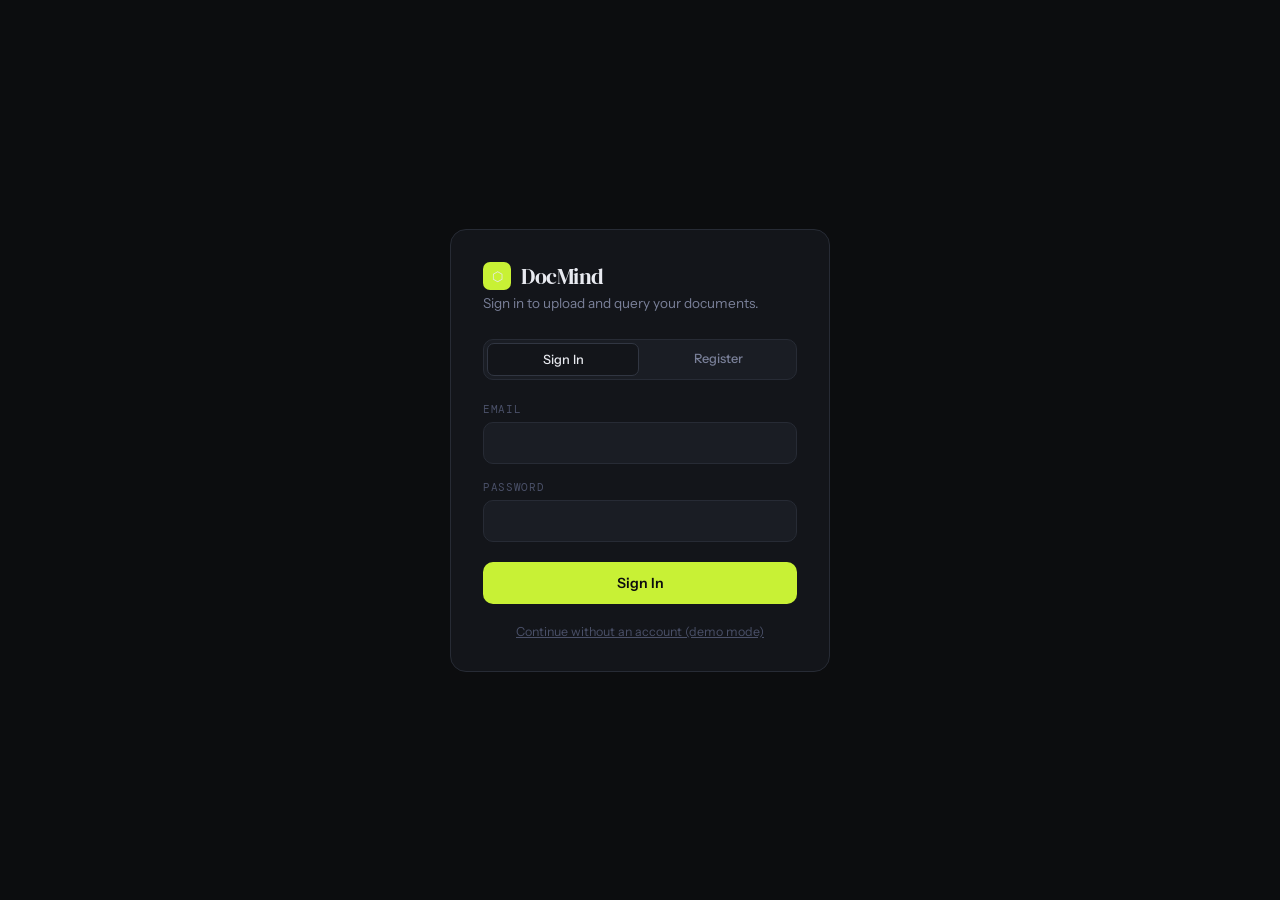
==== frontend/index.html @ c8b6d08d "feat(multi-doc-rag): rewrite RAG retrieval as a corrective LangGraph pipeline Fixes retrieval that s" ====
<!DOCTYPE html>
<html lang="en">
<head>
<meta charset="UTF-8">
<meta name="viewport" content="width=device-width, initial-scale=1.0">
<title>DocMind — Document Intelligence Platform</title>
<link rel="preconnect" href="https://fonts.googleapis.com">
<link rel="preconnect" href="https://fonts.gstatic.com" crossorigin>
<link href="https://fonts.googleapis.com/css2?family=DM+Serif+Display:ital@0;1&family=DM+Mono:wght@300;400;500&family=Instrument+Sans:wght@400;500;600&display=swap" rel="stylesheet">

<style>
  /* ─── Design Tokens ─────────────────────────────────────────── */
  :root {
    --bg:           #0c0d0f;
    --surface:      #13151a;
    --surface-2:    #1a1d24;
    --border:       #272b35;
    --border-light: #313642;
    --accent:       #c8f135;
    --accent-dim:   #a8cc25;
    --accent-glow:  rgba(200, 241, 53, 0.08);
    --text:         #e8eaf0;
    --text-muted:   #7a8099;
    --text-dim:     #4a5068;
    --red:          #ff5f5f;
    --blue:         #5b9cf6;
    --radius:       10px;
    --radius-lg:    16px;
  }

  /* ─── Reset & Base ──────────────────────────────────────────── */
  *, *::before, *::after { box-sizing: border-box; margin: 0; padding: 0; }

  body {
    font-family: 'Instrument Sans', sans-serif;
    background: var(--bg);
    color: var(--text);
    min-height: 100vh;
    overflow-x: hidden;
    line-height: 1.6;
  }

  /* Noise texture overlay */
  body::before {
    content: '';
    position: fixed;
    inset: 0;
    background-image: url("data:image/svg+xml,%3Csvg viewBox='0 0 256 256' xmlns='http://www.w3.org/2000/svg'%3E%3Cfilter id='noise'%3E%3CfeTurbulence type='fractalNoise' baseFrequency='0.9' numOctaves='4' stitchTiles='stitch'/%3E%3C/filter%3E%3Crect width='100%25' height='100%25' filter='url(%23noise)' opacity='0.04'/%3E%3C/svg%3E");
    pointer-events: none;
    z-index: 0;
    opacity: 0.5;
  }

  /* ─── Layout ────────────────────────────────────────────────── */
  .app {
    position: relative;
    z-index: 1;
    display: grid;
    grid-template-columns: 320px 1fr;
    grid-template-rows: 64px 1fr;
    min-height: 100vh;
  }

  /* ─── Header ────────────────────────────────────────────────── */
  header {
    grid-column: 1 / -1;
    display: flex;
    align-items: center;
    justify-content: space-between;
    padding: 0 28px;
    border-bottom: 1px solid var(--border);
    background: rgba(12, 13, 15, 0.8);
    backdrop-filter: blur(12px);
    position: sticky;
    top: 0;
    z-index: 100;
  }

  .logo {
    display: flex;
    align-items: center;
    gap: 10px;
    font-family: 'DM Serif Display', serif;
    font-size: 1.35rem;
    letter-spacing: -0.02em;
    color: var(--text);
    text-decoration: none;
  }

  .logo-icon {
    width: 28px; height: 28px;
    background: var(--accent);
    border-radius: 7px;
    display: flex; align-items: center; justify-content: center;
    font-size: 13px;
  }

  .header-meta {
    display: flex;
    align-items: center;
    gap: 16px;
    font-family: 'DM Mono', monospace;
    font-size: 0.72rem;
    color: var(--text-dim);
  }

  .status-dot {
    width: 7px; height: 7px;
    border-radius: 50%;
    background: var(--accent);
    box-shadow: 0 0 8px var(--accent);
    animation: pulse 2s ease-in-out infinite;
  }

  .status-dot.offline { background: var(--red); box-shadow: 0 0 8px var(--red); animation: none; }

  @keyframes pulse {
    0%, 100% { opacity: 1; }
    50% { opacity: 0.4; }
  }

  .demo-badge {
    padding: 3px 10px;
    border-radius: 100px;
    background: rgba(200, 241, 53, 0.1);
    border: 1px solid rgba(200, 241, 53, 0.25);
    color: var(--accent);
    font-size: 0.68rem;
    font-family: 'DM Mono', monospace;
    letter-spacing: 0.05em;
    display: none;
  }

  .demo-badge.visible { display: block; }

  .user-badge {
    font-family: 'DM Mono', monospace;
    font-size: 0.7rem;
    color: var(--text-muted);
    display: none;
  }

  .user-badge.visible { display: inline; }

  .logout-btn {
    display: none;
    background: none;
    border: 1px solid var(--border-light);
    color: var(--text-muted);
    border-radius: 100px;
    padding: 4px 12px;
    font-size: 0.68rem;
    font-family: 'DM Mono', monospace;
    cursor: pointer;
    transition: all 0.15s ease;
  }

  .logout-btn:hover { border-color: var(--red); color: var(--red); }
  .logout-btn.visible { display: inline-block; }

  /* ─── Sidebar ───────────────────────────────────────────────── */
  aside {
    border-right: 1px solid var(--border);
    padding: 24px;
    overflow-y: auto;
    display: flex;
    flex-direction: column;
    gap: 28px;
    background: var(--surface);
  }

  .sidebar-section h3 {
    font-family: 'DM Mono', monospace;
    font-size: 0.68rem;
    font-weight: 500;
    letter-spacing: 0.1em;
    text-transform: uppercase;
    color: var(--text-dim);
    margin-bottom: 14px;
  }

  /* Drop zone */
  .drop-zone {
    border: 1.5px dashed var(--border-light);
    border-radius: var(--radius-lg);
    padding: 28px 16px;
    text-align: center;
    cursor: pointer;
    transition: all 0.2s ease;
    position: relative;
  }

  .drop-zone:hover, .drop-zone.drag-over {
    border-color: var(--accent);
    background: var(--accent-glow);
  }

  .drop-zone input[type="file"] {
    position: absolute; inset: 0; opacity: 0; cursor: pointer;
  }

  .drop-icon {
    font-size: 1.8rem;
    margin-bottom: 8px;
    display: block;
  }

  .drop-zone p {
    font-size: 0.8rem;
    color: var(--text-muted);
    line-height: 1.4;
  }

  .drop-zone strong {
    display: block;
    color: var(--text);
    font-size: 0.85rem;
    margin-bottom: 4px;
  }

  /* Upload button */
  .btn {
    width: 100%;
    padding: 11px 20px;
    border-radius: var(--radius);
    border: none;
    cursor: pointer;
    font-family: 'Instrument Sans', sans-serif;
    font-size: 0.87rem;
    font-weight: 600;
    transition: all 0.18s ease;
    display: flex;
    align-items: center;
    justify-content: center;
    gap: 8px;
  }

  .btn-primary {
    background: var(--accent);
    color: #0c0d0f;
  }

  .btn-primary:hover {
    background: var(--accent-dim);
    transform: translateY(-1px);
    box-shadow: 0 4px 20px rgba(200, 241, 53, 0.2);
  }

  .btn-primary:disabled {
    opacity: 0.4;
    cursor: not-allowed;
    transform: none;
    box-shadow: none;
  }

  /* Document list */
  .doc-list {
    display: flex;
    flex-direction: column;
    gap: 8px;
  }

  .doc-item {
    display: flex;
    align-items: center;
    gap: 10px;
    padding: 10px 12px;
    border-radius: var(--radius);
    background: var(--surface-2);
    border: 1px solid var(--border);
    font-size: 0.82rem;
    animation: slideIn 0.25s ease;
  }

  @keyframes slideIn {
    from { opacity: 0; transform: translateY(6px); }
    to   { opacity: 1; transform: translateY(0); }
  }

  .doc-icon { font-size: 1rem; flex-shrink: 0; }

  .doc-info { flex: 1; min-width: 0; }
  .doc-name {
    color: var(--text);
    white-space: nowrap; overflow: hidden; text-overflow: ellipsis;
    font-weight: 500;
    font-size: 0.8rem;
  }
  .doc-meta {
    font-family: 'DM Mono', monospace;
    font-size: 0.67rem;
    color: var(--text-dim);
    margin-top: 1px;
  }

  .doc-status {
    font-size: 0.65rem;
    padding: 2px 7px;
    border-radius: 100px;
    font-family: 'DM Mono', monospace;
    font-weight: 500;
  }

  .doc-status.ready { background: rgba(200,241,53,0.12); color: var(--accent); }
  .doc-status.loading { background: rgba(91,156,246,0.12); color: var(--blue); }
  .doc-status.error { background: rgba(255,95,95,0.12); color: var(--red); }

  .empty-state {
    text-align: center;
    padding: 16px;
    color: var(--text-dim);
    font-size: 0.8rem;
    font-family: 'DM Mono', monospace;
  }

  /* Stats */
  .stats-grid {
    display: grid;
    grid-template-columns: 1fr 1fr;
    gap: 8px;
  }

  .stat-card {
    background: var(--surface-2);
    border: 1px solid var(--border);
    border-radius: var(--radius);
    padding: 12px;
    text-align: center;
  }

  .stat-value {
    font-family: 'DM Serif Display', serif;
    font-size: 1.5rem;
    color: var(--accent);
    display: block;
  }

  .stat-label {
    font-family: 'DM Mono', monospace;
    font-size: 0.62rem;
    color: var(--text-dim);
    text-transform: uppercase;
    letter-spacing: 0.06em;
  }

  /* ─── Main Content ──────────────────────────────────────────── */
  main {
    display: flex;
    flex-direction: column;
    overflow: hidden;
  }

  /* Chat messages area */
  .messages {
    flex: 1;
    overflow-y: auto;
    padding: 32px;
    display: flex;
    flex-direction: column;
    gap: 24px;
    scroll-behavior: smooth;
  }

  /* Welcome screen */
  .welcome {
    display: flex;
    flex-direction: column;
    align-items: center;
    justify-content: center;
    flex: 1;
    text-align: center;
    gap: 16px;
    padding: 40px;
    animation: fadeUp 0.6s ease;
  }

  @keyframes fadeUp {
    from { opacity: 0; transform: translateY(20px); }
    to   { opacity: 1; transform: translateY(0); }
  }

  .welcome-icon {
    font-size: 3rem;
    margin-bottom: 8px;
  }

  .welcome h1 {
    font-family: 'DM Serif Display', serif;
    font-size: 2rem;
    letter-spacing: -0.03em;
    color: var(--text);
  }

  .welcome h1 em {
    color: var(--accent);
    font-style: italic;
  }

  .welcome p {
    color: var(--text-muted);
    font-size: 0.92rem;
    max-width: 420px;
    line-height: 1.7;
  }

  .suggestion-chips {
    display: flex;
    flex-wrap: wrap;
    gap: 8px;
    justify-content: center;
    margin-top: 8px;
  }

  .chip {
    padding: 8px 16px;
    border-radius: 100px;
    border: 1px solid var(--border-light);
    background: var(--surface);
    color: var(--text-muted);
    font-size: 0.8rem;
    cursor: pointer;
    transition: all 0.18s ease;
  }

  .chip:hover {
    border-color: var(--accent);
    color: var(--accent);
    background: var(--accent-glow);
  }

  /* Message bubbles */
  .message {
    display: flex;
    flex-direction: column;
    gap: 12px;
    animation: fadeUp 0.3s ease;
    max-width: 820px;
  }

  .message.user { align-items: flex-end; align-self: flex-end; }
  .message.assistant { align-self: flex-start; }

  .msg-bubble {
    padding: 14px 18px;
    border-radius: var(--radius-lg);
    font-size: 0.88rem;
    line-height: 1.7;
  }

  .message.user .msg-bubble {
    background: var(--accent);
    color: #0c0d0f;
    border-radius: var(--radius-lg) var(--radius-lg) 4px var(--radius-lg);
    font-weight: 500;
  }

  .message.assistant .msg-bubble {
    background: var(--surface-2);
    border: 1px solid var(--border);
    border-radius: var(--radius-lg) var(--radius-lg) var(--radius-lg) 4px;
    color: var(--text);
  }

  .msg-label {
    font-family: 'DM Mono', monospace;
    font-size: 0.65rem;
    color: var(--text-dim);
    padding: 0 4px;
  }

  /* Citations */
  .citations {
    display: flex;
    flex-direction: column;
    gap: 6px;
  }

  .citations-header {
    font-family: 'DM Mono', monospace;
    font-size: 0.67rem;
    color: var(--text-dim);
    text-transform: uppercase;
    letter-spacing: 0.08em;
    margin-bottom: 4px;
  }

  .citation-card {
    background: var(--surface);
    border: 1px solid var(--border);
    border-left: 3px solid var(--accent);
    border-radius: 0 var(--radius) var(--radius) 0;
    padding: 10px 14px;
    font-size: 0.78rem;
    cursor: pointer;
    transition: all 0.18s ease;
  }

  .citation-card:hover {
    border-left-color: var(--accent-dim);
    background: var(--surface-2);
  }

  .citation-meta {
    display: flex;
    align-items: center;
    gap: 8px;
    margin-bottom: 5px;
  }

  .citation-file {
    font-family: 'DM Mono', monospace;
    font-size: 0.7rem;
    color: var(--accent);
    font-weight: 500;
  }

  .citation-page {
    font-family: 'DM Mono', monospace;
    font-size: 0.65rem;
    color: var(--text-dim);
  }

  .citation-score {
    margin-left: auto;
    font-family: 'DM Mono', monospace;
    font-size: 0.62rem;
    color: var(--text-dim);
  }

  .citation-snippet {
    color: var(--text-muted);
    line-height: 1.5;
    font-size: 0.77rem;
  }

  /* Typing indicator */
  .typing-indicator {
    display: flex;
    align-items: center;
    gap: 5px;
    padding: 14px 18px;
    background: var(--surface-2);
    border: 1px solid var(--border);
    border-radius: var(--radius-lg) var(--radius-lg) var(--radius-lg) 4px;
    width: fit-content;
  }

  .typing-dot {
    width: 6px; height: 6px;
    border-radius: 50%;
    background: var(--text-dim);
    animation: typingBounce 1.2s ease-in-out infinite;
  }

  .typing-dot:nth-child(2) { animation-delay: 0.2s; }
  .typing-dot:nth-child(3) { animation-delay: 0.4s; }

  @keyframes typingBounce {
    0%, 60%, 100% { transform: translateY(0); opacity: 0.4; }
    30% { transform: translateY(-6px); opacity: 1; }
  }

  /* ─── Query Input ───────────────────────────────────────────── */
  .query-bar {
    padding: 20px 32px;
    border-top: 1px solid var(--border);
    background: rgba(12,13,15,0.6);
    backdrop-filter: blur(12px);
  }

  .query-form {
    display: flex;
    gap: 10px;
    align-items: flex-end;
  }

  .query-input-wrap {
    flex: 1;
    position: relative;
  }

  .query-input {
    width: 100%;
    background: var(--surface-2);
    border: 1.5px solid var(--border);
    border-radius: var(--radius-lg);
    padding: 13px 18px;
    color: var(--text);
    font-family: 'Instrument Sans', sans-serif;
    font-size: 0.9rem;
    resize: none;
    outline: none;
    transition: border-color 0.18s ease;
    min-height: 50px;
    max-height: 120px;
    line-height: 1.5;
  }

  .query-input::placeholder { color: var(--text-dim); }
  .query-input:focus { border-color: var(--accent); }

  .send-btn {
    width: 50px; height: 50px;
    border-radius: var(--radius);
    background: var(--accent);
    border: none;
    cursor: pointer;
    display: flex;
    align-items: center;
    justify-content: center;
    font-size: 1.1rem;
    transition: all 0.18s ease;
    flex-shrink: 0;
  }

  .send-btn:hover { background: var(--accent-dim); transform: scale(1.05); }
  .send-btn:disabled { opacity: 0.4; cursor: not-allowed; transform: none; }

  /* ─── Toast ─────────────────────────────────────────────────── */
  .toast {
    position: fixed;
    bottom: 28px;
    right: 28px;
    padding: 12px 20px;
    border-radius: var(--radius);
    font-size: 0.83rem;
    font-family: 'DM Mono', monospace;
    z-index: 999;
    animation: toastIn 0.3s ease;
    max-width: 340px;
  }

  .toast.success {
    background: rgba(200,241,53,0.15);
    border: 1px solid rgba(200,241,53,0.3);
    color: var(--accent);
  }

  .toast.error {
    background: rgba(255,95,95,0.12);
    border: 1px solid rgba(255,95,95,0.25);
    color: var(--red);
  }

  @keyframes toastIn {
    from { opacity: 0; transform: translateY(12px); }
    to   { opacity: 1; transform: translateY(0); }
  }

  /* ─── Scrollbar ─────────────────────────────────────────────── */
  ::-webkit-scrollbar { width: 4px; }
  ::-webkit-scrollbar-track { background: transparent; }
  ::-webkit-scrollbar-thumb { background: var(--border-light); border-radius: 4px; }
</style>
</head>

<body>
<div class="app">

  <!-- ─── Header ──────────────────────────────────────────────── -->
  <header>
    <a class="logo" href="#">
      <div class="logo-icon">⬡</div>
      DocMind
    </a>
    <div class="header-meta">
      <span class="demo-badge" id="demoBadge">DEMO MODE</span>
      <span id="userBadge" class="user-badge"></span>
      <button id="logoutBtn" class="logout-btn">Logout</button>
      <div class="status-dot" id="statusDot"></div>
      <span id="statusText">connecting...</span>
    </div>
  </header>

  <!-- ─── Sidebar ─────────────────────────────────────────────── -->
  <aside>
    <!-- Upload -->
    <div class="sidebar-section">
      <h3>Documents</h3>
      <div class="drop-zone" id="dropZone">
        <input type="file" id="fileInput" accept=".pdf" multiple>
        <span class="drop-icon">📄</span>
        <strong>Drop PDFs here</strong>
        <p>or click to browse<br><small style="color:var(--text-dim)">Max 50MB per file</small></p>
      </div>
      <br>
      <button class="btn btn-primary" id="uploadBtn" disabled>
        <span>↑</span> Upload & Index
      </button>
    </div>

    <!-- Doc list -->
    <div class="sidebar-section">
      <h3>Indexed</h3>
      <div class="doc-list" id="docList">
        <div class="empty-state">No documents yet</div>
      </div>
    </div>

    <!-- Stats -->
    <div class="sidebar-section" style="margin-top:auto">
      <h3>Stats</h3>
      <div class="stats-grid">
        <div class="stat-card">
          <span class="stat-value" id="statDocs">0</span>
          <span class="stat-label">Docs</span>
        </div>
        <div class="stat-card">
          <span class="stat-value" id="statChunks">0</span>
          <span class="stat-label">Chunks</span>
        </div>
      </div>
    </div>
  </aside>

  <!-- ─── Main ────────────────────────────────────────────────── -->
  <main>
    <div class="messages" id="messages">
      <div class="welcome" id="welcome">
        <div class="welcome-icon">🔍</div>
        <h1>Ask your <em>documents</em></h1>
        <p>Upload PDFs and ask questions in natural language. Answers are grounded in your documents with exact page citations.</p>
        <div class="suggestion-chips">
          <div class="chip" onclick="useChip(this)">Summarize the key findings</div>
          <div class="chip" onclick="useChip(this)">What are the main risks?</div>
          <div class="chip" onclick="useChip(this)">List the key obligations</div>
          <div class="chip" onclick="useChip(this)">What does this say about pricing?</div>
        </div>
      </div>
    </div>

    <div class="query-bar">
      <div class="query-form">
        <div class="query-input-wrap">
          <textarea
            class="query-input"
            id="queryInput"
            placeholder="Ask a question about your documents..."
            rows="1"
          ></textarea>
        </div>
        <button class="send-btn" id="sendBtn">➤</button>
      </div>
    </div>
  </main>
</div>

<script>
// ─── Config ────────────────────────────────────────────────────────────────
const API_BASE = `${window.location.origin}/api/v1`;
const ACCESS_TOKEN_KEY = 'docmind_access_token';
const REFRESH_TOKEN_KEY = 'docmind_refresh_token';
let isDemo = false;
let pendingFiles = [];
let documents = [];   // { id, filename, chunks, pages }
let totalChunks = 0;
let currentUser = null;

// ─── Auth ──────────────────────────────────────────────────────────────────
function getAccessToken() { return localStorage.getItem(ACCESS_TOKEN_KEY); }
function getRefreshToken() { return localStorage.getItem(REFRESH_TOKEN_KEY); }

function setTokens(access, refresh) {
  localStorage.setItem(ACCESS_TOKEN_KEY, access);
  localStorage.setItem(REFRESH_TOKEN_KEY, refresh);
}

function clearTokens() {
  localStorage.removeItem(ACCESS_TOKEN_KEY);
  localStorage.removeItem(REFRESH_TOKEN_KEY);
}

function redirectToLogin() {
  window.location.href = 'login.html';
}

function authHeaders(extra = {}) {
  const token = getAccessToken();
  return token ? { ...extra, 'Authorization': `Bearer ${token}` } : extra;
}

async function tryRefreshToken() {
  const refreshToken = getRefreshToken();
  if (!refreshToken) return false;
  try {
    const res = await fetch(`${API_BASE}/auth/refresh`, {
      method: 'POST',
      headers: { 'Content-Type': 'application/json' },
      body: JSON.stringify({ refresh_token: refreshToken }),
    });
    if (!res.ok) return false;
    const data = await res.json();
    setTokens(data.access_token, data.refresh_token);
    return true;
  } catch {
    return false;
  }
}

/** fetch() wrapped with the access token, transparent refresh-on-401 (once), and
 * a redirect to login if the session can't be salvaged. */
async function apiFetch(url, options = {}) {
  let res = await fetch(url, { ...options, headers: authHeaders(options.headers) });
  if (res.status === 401) {
    const refreshed = await tryRefreshToken();
    if (!refreshed) {
      clearTokens();
      redirectToLogin();
      throw new Error('Session expired. Please log in again.');
    }
    res = await fetch(url, { ...options, headers: authHeaders(options.headers) });
  }
  return res;
}

async function loadCurrentUser() {
  try {
    const res = await apiFetch(`${API_BASE}/auth/me`);
    if (!res.ok) return;
    currentUser = await res.json();
    const badge = document.getElementById('userBadge');
    badge.textContent = `${currentUser.email} · ${currentUser.role}`;
    badge.classList.add('visible');
    document.getElementById('logoutBtn').classList.add('visible');
  } catch {}
}

document.getElementById('logoutBtn').addEventListener('click', () => {
  clearTokens();
  sessionStorage.removeItem('docmind_demo');
  redirectToLogin();
});

// ─── Demo Mode Data ─────────────────────────────────────────────────────────
const DEMO_DOCS = [
  { id: 'doc_demo001', filename: 'Q4_Financial_Report.pdf', chunks: 142, pages: 18 },
  { id: 'doc_demo002', filename: 'Product_Roadmap_2026.pdf', chunks: 87, pages: 11 },
  { id: 'doc_demo003', filename: 'Partnership_Agreement.pdf', chunks: 203, pages: 26 },
];

const DEMO_QA = {
  default: {
    answer: "Based on the ingested documents, I found several relevant sections addressing your question. The documents indicate that the key considerations involve strategic alignment, resource allocation, and risk management frameworks outlined across multiple sections.",
    sources: [
      { document_id: 'doc_demo001', filename: 'Q4_Financial_Report.pdf', page: 7, snippet: 'Revenue grew 34% year-over-year, driven by enterprise contract expansions and new market penetration in Southeast Asia. Operating margins improved to 23.4% from 18.1% in the prior period.', relevance_score: 0.52 },
      { document_id: 'doc_demo002', filename: 'Product_Roadmap_2026.pdf', page: 3, snippet: 'Phase 2 deployment targets Q3 2026, contingent on successful completion of the security audit and regulatory approval in target jurisdictions. Resource requirements estimated at 4 FTE for 6 months.', relevance_score: 0.47 },
    ]
  },
  summary: {
    answer: "The documents collectively cover three main areas: financial performance (Q4 showing strong growth with 34% YoY revenue increase), product strategy (roadmap through 2026 with phased rollouts), and contractual obligations (partnership agreement detailing revenue share, exclusivity clauses, and SLA commitments). Key risks identified include regulatory uncertainty in new markets and dependency on third-party infrastructure providers.",
    sources: [
      { document_id: 'doc_demo001', filename: 'Q4_Financial_Report.pdf', page: 2, snippet: 'Executive summary: Fiscal Q4 marked a transformative quarter with record revenue of $12.4M, driven by enterprise expansion and successful market entry into three new verticals.', relevance_score: 0.61 },
      { document_id: 'doc_demo003', filename: 'Partnership_Agreement.pdf', page: 1, snippet: 'This agreement establishes the terms of collaboration between the parties, including revenue sharing (70/30 split), intellectual property rights, and a 24-month exclusivity clause for the defined territory.', relevance_score: 0.44 },
      { document_id: 'doc_demo002', filename: 'Product_Roadmap_2026.pdf', page: 8, snippet: 'Risk factors: third-party API dependency represents a critical path risk. Mitigation plan includes vendor diversification by Q2 2026 and fallback architecture design by end of Q1.', relevance_score: 0.38 },
    ]
  }
};

// ─── API Health Check ──────────────────────────────────────────────────────
async function checkHealth() {
  if (sessionStorage.getItem('docmind_demo') === '1') {
    activateDemoMode();
    return;
  }

  if (!getAccessToken()) {
    redirectToLogin();
    return;
  }

  try {
    const res = await fetch(`${API_BASE.replace('/api/v1', '')}/health`, { signal: AbortSignal.timeout(3000) });
    if (res.ok) {
      setStatus(true);
      await loadCurrentUser();
      await loadCollectionStatus();
      return;
    }
  } catch {}
  // Backend unreachable — activate demo mode
  activateDemoMode();
}

function setStatus(online) {
  const dot = document.getElementById('statusDot');
  const txt = document.getElementById('statusText');
  dot.className = `status-dot ${online ? '' : 'offline'}`;
  txt.textContent = online ? 'connected' : 'demo mode';
}

async function loadCollectionStatus() {
  try {
    const res = await apiFetch(`${API_BASE}/ingest/status`);
    const data = await res.json();
    totalChunks = data.total_chunks || 0;
    document.getElementById('statChunks').textContent = totalChunks;
    if (data.documents && data.documents.length > 0) {
      documents = data.documents.map(d => ({
        id: d.document_id,
        filename: d.filename,
        chunks: d.chunk_count,
        pages: null,
      }));
      renderDocList();
      document.getElementById('statDocs').textContent = documents.length;
    }
  } catch {}
}

function activateDemoMode() {
  isDemo = true;
  setStatus(false);
  document.getElementById('demoBadge').classList.add('visible');
  document.getElementById('logoutBtn').textContent = 'Exit Demo';
  document.getElementById('logoutBtn').classList.add('visible');

  // Load demo documents
  documents = DEMO_DOCS;
  totalChunks = DEMO_DOCS.reduce((sum, d) => sum + d.chunks, 0);
  renderDocList();
  document.getElementById('statChunks').textContent = totalChunks;
  document.getElementById('statDocs').textContent = documents.length;
}

// ─── File Handling ─────────────────────────────────────────────────────────
const fileInput = document.getElementById('fileInput');
const dropZone = document.getElementById('dropZone');
const uploadBtn = document.getElementById('uploadBtn');

fileInput.addEventListener('change', e => {
  pendingFiles = Array.from(e.target.files);
  updateUploadBtn();
});

dropZone.addEventListener('dragover', e => {
  e.preventDefault();
  dropZone.classList.add('drag-over');
});
dropZone.addEventListener('dragleave', () => dropZone.classList.remove('drag-over'));
dropZone.addEventListener('drop', e => {
  e.preventDefault();
  dropZone.classList.remove('drag-over');
  pendingFiles = Array.from(e.dataTransfer.files).filter(f => f.type === 'application/pdf');
  fileInput.files = e.dataTransfer.files;
  updateUploadBtn();
});

function updateUploadBtn() {
  uploadBtn.disabled = pendingFiles.length === 0;
  uploadBtn.textContent = pendingFiles.length > 0
    ? `↑ Upload ${pendingFiles.length} file${pendingFiles.length > 1 ? 's' : ''}`
    : '↑ Upload & Index';
}

uploadBtn.addEventListener('click', handleUpload);

async function handleUpload() {
  if (pendingFiles.length === 0) return;

  if (isDemo) {
    // Simulate upload in demo mode
    for (const file of pendingFiles) {
      const fakeDoc = {
        id: `doc_${Math.random().toString(36).slice(2, 10)}`,
        filename: file.name,
        chunks: Math.floor(Math.random() * 80) + 40,
        pages: Math.floor(Math.random() * 12) + 5,
      };
      documents.push(fakeDoc);
      totalChunks += fakeDoc.chunks;
    }
    pendingFiles = [];
    fileInput.value = '';
    updateUploadBtn();
    renderDocList();
    document.getElementById('statDocs').textContent = documents.length;
    document.getElementById('statChunks').textContent = totalChunks;
    showToast(`Indexed ${documents.length} document${documents.length > 1 ? 's' : ''} (demo)`, 'success');
    return;
  }

  uploadBtn.disabled = true;
  uploadBtn.textContent = 'Indexing...';

  const formData = new FormData();
  pendingFiles.forEach(f => formData.append('files', f));

  try {
    const res = await apiFetch(`${API_BASE}/ingest/`, { method: 'POST', body: formData });
    const results = await res.json();

    if (!res.ok) throw new Error(results.detail || 'Upload failed');

    for (const r of results) {
      documents.push({ id: r.document_id, filename: r.filename, chunks: r.chunk_created, pages: r.pages_processed });
      totalChunks += r.chunk_created;
    }

    renderDocList();
    document.getElementById('statDocs').textContent = documents.length;
    document.getElementById('statChunks').textContent = totalChunks;
    showToast(`Indexed ${results.length} document${results.length > 1 ? 's' : ''}`, 'success');
  } catch (err) {
    showToast(err.message, 'error');
  } finally {
    pendingFiles = [];
    fileInput.value = '';
    updateUploadBtn();
  }
}

function renderDocList() {
  const list = document.getElementById('docList');
  if (documents.length === 0) {
    list.innerHTML = '<div class="empty-state">No documents yet</div>';
    return;
  }
  list.innerHTML = documents.map(doc => `
    <div class="doc-item">
      <span class="doc-icon">📄</span>
      <div class="doc-info">
        <div class="doc-name" title="${doc.filename}">${doc.filename}</div>
        <div class="doc-meta">${doc.chunks} chunks · ${doc.pages}p</div>
      </div>
      <span class="doc-status ready">ready</span>
    </div>
  `).join('');
}

// ─── Query ─────────────────────────────────────────────────────────────────
const queryInput = document.getElementById('queryInput');
const sendBtn = document.getElementById('sendBtn');
const messagesEl = document.getElementById('messages');

queryInput.addEventListener('keydown', e => {
  if (e.key === 'Enter' && !e.shiftKey) { e.preventDefault(); sendQuery(); }
});

// Auto-resize textarea
queryInput.addEventListener('input', () => {
  queryInput.style.height = 'auto';
  queryInput.style.height = Math.min(queryInput.scrollHeight, 120) + 'px';
});

sendBtn.addEventListener('click', sendQuery);

function useChip(el) {
  queryInput.value = el.textContent;
  queryInput.focus();
}

async function sendQuery() {
  const q = queryInput.value.trim();
  if (!q) return;

  // Hide welcome screen
  document.getElementById('welcome').style.display = 'none';

  // Add user message
  appendMessage('user', q);
  queryInput.value = '';
  queryInput.style.height = 'auto';
  sendBtn.disabled = true;

  // Show typing indicator
  const typingId = showTyping();

  try {
    let data;

    if (isDemo) {
      // Demo mode: simulate API delay + return canned response
      await new Promise(r => setTimeout(r, 1400));
      const key = q.toLowerCase().includes('summar') ? 'summary' : 'default';
      data = { status: 'success', question: q, answer: DEMO_QA[key].answer, sources: DEMO_QA[key].sources, model_used: 'gpt-4o-mini (demo)' };
    } else {
      const res = await apiFetch(`${API_BASE}/query/`, {
        method: 'POST',
        headers: { 'Content-Type': 'application/json' },
        body: JSON.stringify({ question: q, document_ids: [], top_k: 8 }),
      });
      data = await res.json();
      if (!res.ok) throw new Error(data.detail || 'Query failed');
    }

    removeTyping(typingId);
    appendAnswer(data);
  } catch (err) {
    removeTyping(typingId);
    appendMessage('assistant', `⚠️ ${err.message}`);
    showToast(err.message, 'error');
  } finally {
    sendBtn.disabled = false;
  }
}

function appendMessage(role, text) {
  const div = document.createElement('div');
  div.className = `message ${role}`;
  div.innerHTML = `
    <span class="msg-label">${role === 'user' ? 'You' : 'DocMind'}</span>
    <div class="msg-bubble">${escapeHtml(text)}</div>
  `;
  messagesEl.appendChild(div);
  messagesEl.scrollTop = messagesEl.scrollHeight;
}

function appendAnswer(data) {
  const div = document.createElement('div');
  div.className = 'message assistant';

  const sourcesHtml = data.sources && data.sources.length > 0 ? `
    <div class="citations">
      <div class="citations-header">📎 ${data.sources.length} source${data.sources.length > 1 ? 's' : ''} · ${data.model_used || ''}</div>
      ${data.sources.map(s => `
        <div class="citation-card">
          <div class="citation-meta">
            <span class="citation-file">${escapeHtml(s.filename)}</span>
            <span class="citation-page">p.${s.page}</span>
            <span class="citation-score" title="Semantic similarity to your question (0-1). Sources are ordered by combined vector+keyword rank, not strictly by this number.">sim: ${s.relevance_score.toFixed(2)}</span>
          </div>
          <div class="citation-snippet">${escapeHtml(s.snippet)}</div>
        </div>
      `).join('')}
    </div>
  ` : '';

  div.innerHTML = `
    <span class="msg-label">DocMind</span>
    <div class="msg-bubble">${escapeHtml(data.answer)}</div>
    ${sourcesHtml}
  `;
  messagesEl.appendChild(div);
  messagesEl.scrollTop = messagesEl.scrollHeight;
}

function showTyping() {
  const id = 'typing_' + Date.now();
  const div = document.createElement('div');
  div.className = 'message assistant';
  div.id = id;
  div.innerHTML = `
    <span class="msg-label">DocMind</span>
    <div class="typing-indicator">
      <div class="typing-dot"></div>
      <div class="typing-dot"></div>
      <div class="typing-dot"></div>
    </div>
  `;
  messagesEl.appendChild(div);
  messagesEl.scrollTop = messagesEl.scrollHeight;
  return id;
}

function removeTyping(id) {
  document.getElementById(id)?.remove();
}

// ─── Toast ─────────────────────────────────────────────────────────────────
function showToast(msg, type = 'success') {
  const t = document.createElement('div');
  t.className = `toast ${type}`;
  t.textContent = msg;
  document.body.appendChild(t);
  setTimeout(() => t.remove(), 3500);
}

// ─── Helpers ───────────────────────────────────────────────────────────────
function escapeHtml(str) {
  return String(str)
    .replace(/&/g, '&amp;')
    .replace(/</g, '&lt;')
    .replace(/>/g, '&gt;')
    .replace(/"/g, '&quot;');
}

// ─── Init ──────────────────────────────────────────────────────────────────
checkHealth();
</script>
</body>
</html>
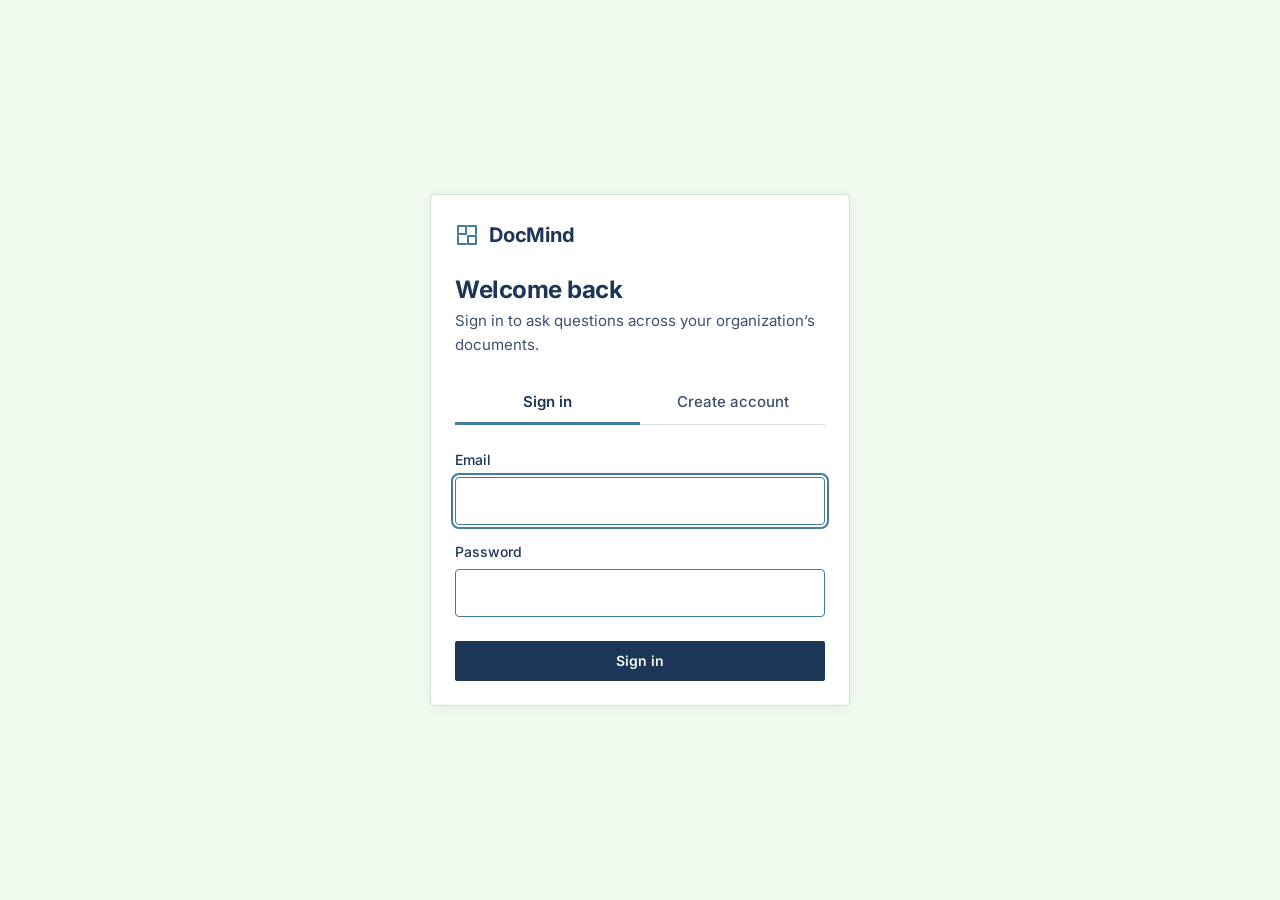
==== commit c0c40832: "feat(multi-doc-rag): redesign frontend with shared design system Rebuild chat, login, documents and " ====
--- a/frontend/index.html
+++ b/frontend/index.html
@@ -3,1179 +3,287 @@
 <head>
 <meta charset="UTF-8">
 <meta name="viewport" content="width=device-width, initial-scale=1.0">
-<title>DocMind — Document Intelligence Platform</title>
-<link rel="preconnect" href="https://fonts.googleapis.com">
-<link rel="preconnect" href="https://fonts.gstatic.com" crossorigin>
-<link href="https://fonts.googleapis.com/css2?family=DM+Serif+Display:ital@0;1&family=DM+Mono:wght@300;400;500&family=Instrument+Sans:wght@400;500;600&display=swap" rel="stylesheet">
-
-<style>
-  /* ─── Design Tokens ─────────────────────────────────────────── */
-  :root {
-    --bg:           #0c0d0f;
-    --surface:      #13151a;
-    --surface-2:    #1a1d24;
-    --border:       #272b35;
-    --border-light: #313642;
-    --accent:       #c8f135;
-    --accent-dim:   #a8cc25;
-    --accent-glow:  rgba(200, 241, 53, 0.08);
-    --text:         #e8eaf0;
-    --text-muted:   #7a8099;
-    --text-dim:     #4a5068;
-    --red:          #ff5f5f;
-    --blue:         #5b9cf6;
-    --radius:       10px;
-    --radius-lg:    16px;
-  }
-
-  /* ─── Reset & Base ──────────────────────────────────────────── */
-  *, *::before, *::after { box-sizing: border-box; margin: 0; padding: 0; }
-
-  body {
-    font-family: 'Instrument Sans', sans-serif;
-    background: var(--bg);
-    color: var(--text);
-    min-height: 100vh;
-    overflow-x: hidden;
-    line-height: 1.6;
-  }
-
-  /* Noise texture overlay */
-  body::before {
-    content: '';
-    position: fixed;
-    inset: 0;
-    background-image: url("data:image/svg+xml,%3Csvg viewBox='0 0 256 256' xmlns='http://www.w3.org/2000/svg'%3E%3Cfilter id='noise'%3E%3CfeTurbulence type='fractalNoise' baseFrequency='0.9' numOctaves='4' stitchTiles='stitch'/%3E%3C/filter%3E%3Crect width='100%25' height='100%25' filter='url(%23noise)' opacity='0.04'/%3E%3C/svg%3E");
-    pointer-events: none;
-    z-index: 0;
-    opacity: 0.5;
-  }
-
-  /* ─── Layout ────────────────────────────────────────────────── */
-  .app {
-    position: relative;
-    z-index: 1;
-    display: grid;
-    grid-template-columns: 320px 1fr;
-    grid-template-rows: 64px 1fr;
-    min-height: 100vh;
-  }
-
-  /* ─── Header ────────────────────────────────────────────────── */
-  header {
-    grid-column: 1 / -1;
-    display: flex;
-    align-items: center;
-    justify-content: space-between;
-    padding: 0 28px;
-    border-bottom: 1px solid var(--border);
-    background: rgba(12, 13, 15, 0.8);
-    backdrop-filter: blur(12px);
-    position: sticky;
-    top: 0;
-    z-index: 100;
-  }
-
-  .logo {
-    display: flex;
-    align-items: center;
-    gap: 10px;
-    font-family: 'DM Serif Display', serif;
-    font-size: 1.35rem;
-    letter-spacing: -0.02em;
-    color: var(--text);
-    text-decoration: none;
-  }
-
-  .logo-icon {
-    width: 28px; height: 28px;
-    background: var(--accent);
-    border-radius: 7px;
-    display: flex; align-items: center; justify-content: center;
-    font-size: 13px;
-  }
-
-  .header-meta {
-    display: flex;
-    align-items: center;
-    gap: 16px;
-    font-family: 'DM Mono', monospace;
-    font-size: 0.72rem;
-    color: var(--text-dim);
-  }
-
-  .status-dot {
-    width: 7px; height: 7px;
-    border-radius: 50%;
-    background: var(--accent);
-    box-shadow: 0 0 8px var(--accent);
-    animation: pulse 2s ease-in-out infinite;
-  }
-
-  .status-dot.offline { background: var(--red); box-shadow: 0 0 8px var(--red); animation: none; }
-
-  @keyframes pulse {
-    0%, 100% { opacity: 1; }
-    50% { opacity: 0.4; }
-  }
-
-  .demo-badge {
-    padding: 3px 10px;
-    border-radius: 100px;
-    background: rgba(200, 241, 53, 0.1);
-    border: 1px solid rgba(200, 241, 53, 0.25);
-    color: var(--accent);
-    font-size: 0.68rem;
-    font-family: 'DM Mono', monospace;
-    letter-spacing: 0.05em;
-    display: none;
-  }
-
-  .demo-badge.visible { display: block; }
-
-  .user-badge {
-    font-family: 'DM Mono', monospace;
-    font-size: 0.7rem;
-    color: var(--text-muted);
-    display: none;
-  }
-
-  .user-badge.visible { display: inline; }
-
-  .logout-btn {
-    display: none;
-    background: none;
-    border: 1px solid var(--border-light);
-    color: var(--text-muted);
-    border-radius: 100px;
-    padding: 4px 12px;
-    font-size: 0.68rem;
-    font-family: 'DM Mono', monospace;
-    cursor: pointer;
-    transition: all 0.15s ease;
-  }
-
-  .logout-btn:hover { border-color: var(--red); color: var(--red); }
-  .logout-btn.visible { display: inline-block; }
-
-  /* ─── Sidebar ───────────────────────────────────────────────── */
-  aside {
-    border-right: 1px solid var(--border);
-    padding: 24px;
-    overflow-y: auto;
-    display: flex;
-    flex-direction: column;
-    gap: 28px;
-    background: var(--surface);
-  }
-
-  .sidebar-section h3 {
-    font-family: 'DM Mono', monospace;
-    font-size: 0.68rem;
-    font-weight: 500;
-    letter-spacing: 0.1em;
-    text-transform: uppercase;
-    color: var(--text-dim);
-    margin-bottom: 14px;
-  }
-
-  /* Drop zone */
-  .drop-zone {
-    border: 1.5px dashed var(--border-light);
-    border-radius: var(--radius-lg);
-    padding: 28px 16px;
-    text-align: center;
-    cursor: pointer;
-    transition: all 0.2s ease;
-    position: relative;
-  }
-
-  .drop-zone:hover, .drop-zone.drag-over {
-    border-color: var(--accent);
-    background: var(--accent-glow);
-  }
-
-  .drop-zone input[type="file"] {
-    position: absolute; inset: 0; opacity: 0; cursor: pointer;
-  }
-
-  .drop-icon {
-    font-size: 1.8rem;
-    margin-bottom: 8px;
-    display: block;
-  }
-
-  .drop-zone p {
-    font-size: 0.8rem;
-    color: var(--text-muted);
-    line-height: 1.4;
-  }
-
-  .drop-zone strong {
-    display: block;
-    color: var(--text);
-    font-size: 0.85rem;
-    margin-bottom: 4px;
-  }
-
-  /* Upload button */
-  .btn {
-    width: 100%;
-    padding: 11px 20px;
-    border-radius: var(--radius);
-    border: none;
-    cursor: pointer;
-    font-family: 'Instrument Sans', sans-serif;
-    font-size: 0.87rem;
-    font-weight: 600;
-    transition: all 0.18s ease;
-    display: flex;
-    align-items: center;
-    justify-content: center;
-    gap: 8px;
-  }
-
-  .btn-primary {
-    background: var(--accent);
-    color: #0c0d0f;
-  }
-
-  .btn-primary:hover {
-    background: var(--accent-dim);
-    transform: translateY(-1px);
-    box-shadow: 0 4px 20px rgba(200, 241, 53, 0.2);
-  }
-
-  .btn-primary:disabled {
-    opacity: 0.4;
-    cursor: not-allowed;
-    transform: none;
-    box-shadow: none;
-  }
-
-  /* Document list */
-  .doc-list {
-    display: flex;
-    flex-direction: column;
-    gap: 8px;
-  }
-
-  .doc-item {
-    display: flex;
-    align-items: center;
-    gap: 10px;
-    padding: 10px 12px;
-    border-radius: var(--radius);
-    background: var(--surface-2);
-    border: 1px solid var(--border);
-    font-size: 0.82rem;
-    animation: slideIn 0.25s ease;
-  }
-
-  @keyframes slideIn {
-    from { opacity: 0; transform: translateY(6px); }
-    to   { opacity: 1; transform: translateY(0); }
-  }
-
-  .doc-icon { font-size: 1rem; flex-shrink: 0; }
-
-  .doc-info { flex: 1; min-width: 0; }
-  .doc-name {
-    color: var(--text);
-    white-space: nowrap; overflow: hidden; text-overflow: ellipsis;
-    font-weight: 500;
-    font-size: 0.8rem;
-  }
-  .doc-meta {
-    font-family: 'DM Mono', monospace;
-    font-size: 0.67rem;
-    color: var(--text-dim);
-    margin-top: 1px;
-  }
-
-  .doc-status {
-    font-size: 0.65rem;
-    padding: 2px 7px;
-    border-radius: 100px;
-    font-family: 'DM Mono', monospace;
-    font-weight: 500;
-  }
-
-  .doc-status.ready { background: rgba(200,241,53,0.12); color: var(--accent); }
-  .doc-status.loading { background: rgba(91,156,246,0.12); color: var(--blue); }
-  .doc-status.error { background: rgba(255,95,95,0.12); color: var(--red); }
-
-  .empty-state {
-    text-align: center;
-    padding: 16px;
-    color: var(--text-dim);
-    font-size: 0.8rem;
-    font-family: 'DM Mono', monospace;
-  }
-
-  /* Stats */
-  .stats-grid {
-    display: grid;
-    grid-template-columns: 1fr 1fr;
-    gap: 8px;
-  }
-
-  .stat-card {
-    background: var(--surface-2);
-    border: 1px solid var(--border);
-    border-radius: var(--radius);
-    padding: 12px;
-    text-align: center;
-  }
-
-  .stat-value {
-    font-family: 'DM Serif Display', serif;
-    font-size: 1.5rem;
-    color: var(--accent);
-    display: block;
-  }
-
-  .stat-label {
-    font-family: 'DM Mono', monospace;
-    font-size: 0.62rem;
-    color: var(--text-dim);
-    text-transform: uppercase;
-    letter-spacing: 0.06em;
-  }
-
-  /* ─── Main Content ──────────────────────────────────────────── */
-  main {
-    display: flex;
-    flex-direction: column;
-    overflow: hidden;
-  }
-
-  /* Chat messages area */
-  .messages {
-    flex: 1;
-    overflow-y: auto;
-    padding: 32px;
-    display: flex;
-    flex-direction: column;
-    gap: 24px;
-    scroll-behavior: smooth;
-  }
-
-  /* Welcome screen */
-  .welcome {
-    display: flex;
-    flex-direction: column;
-    align-items: center;
-    justify-content: center;
-    flex: 1;
-    text-align: center;
-    gap: 16px;
-    padding: 40px;
-    animation: fadeUp 0.6s ease;
-  }
-
-  @keyframes fadeUp {
-    from { opacity: 0; transform: translateY(20px); }
-    to   { opacity: 1; transform: translateY(0); }
-  }
-
-  .welcome-icon {
-    font-size: 3rem;
-    margin-bottom: 8px;
-  }
-
-  .welcome h1 {
-    font-family: 'DM Serif Display', serif;
-    font-size: 2rem;
-    letter-spacing: -0.03em;
-    color: var(--text);
-  }
-
-  .welcome h1 em {
-    color: var(--accent);
-    font-style: italic;
-  }
-
-  .welcome p {
-    color: var(--text-muted);
-    font-size: 0.92rem;
-    max-width: 420px;
-    line-height: 1.7;
-  }
-
-  .suggestion-chips {
-    display: flex;
-    flex-wrap: wrap;
-    gap: 8px;
-    justify-content: center;
-    margin-top: 8px;
-  }
-
-  .chip {
-    padding: 8px 16px;
-    border-radius: 100px;
-    border: 1px solid var(--border-light);
-    background: var(--surface);
-    color: var(--text-muted);
-    font-size: 0.8rem;
-    cursor: pointer;
-    transition: all 0.18s ease;
-  }
-
-  .chip:hover {
-    border-color: var(--accent);
-    color: var(--accent);
-    background: var(--accent-glow);
-  }
-
-  /* Message bubbles */
-  .message {
-    display: flex;
-    flex-direction: column;
-    gap: 12px;
-    animation: fadeUp 0.3s ease;
-    max-width: 820px;
-  }
-
-  .message.user { align-items: flex-end; align-self: flex-end; }
-  .message.assistant { align-self: flex-start; }
-
-  .msg-bubble {
-    padding: 14px 18px;
-    border-radius: var(--radius-lg);
-    font-size: 0.88rem;
-    line-height: 1.7;
-  }
-
-  .message.user .msg-bubble {
-    background: var(--accent);
-    color: #0c0d0f;
-    border-radius: var(--radius-lg) var(--radius-lg) 4px var(--radius-lg);
-    font-weight: 500;
-  }
-
-  .message.assistant .msg-bubble {
-    background: var(--surface-2);
-    border: 1px solid var(--border);
-    border-radius: var(--radius-lg) var(--radius-lg) var(--radius-lg) 4px;
-    color: var(--text);
-  }
-
-  .msg-label {
-    font-family: 'DM Mono', monospace;
-    font-size: 0.65rem;
-    color: var(--text-dim);
-    padding: 0 4px;
-  }
-
-  /* Citations */
-  .citations {
-    display: flex;
-    flex-direction: column;
-    gap: 6px;
-  }
-
-  .citations-header {
-    font-family: 'DM Mono', monospace;
-    font-size: 0.67rem;
-    color: var(--text-dim);
-    text-transform: uppercase;
-    letter-spacing: 0.08em;
-    margin-bottom: 4px;
-  }
-
-  .citation-card {
-    background: var(--surface);
-    border: 1px solid var(--border);
-    border-left: 3px solid var(--accent);
-    border-radius: 0 var(--radius) var(--radius) 0;
-    padding: 10px 14px;
-    font-size: 0.78rem;
-    cursor: pointer;
-    transition: all 0.18s ease;
-  }
-
-  .citation-card:hover {
-    border-left-color: var(--accent-dim);
-    background: var(--surface-2);
-  }
-
-  .citation-meta {
-    display: flex;
-    align-items: center;
-    gap: 8px;
-    margin-bottom: 5px;
-  }
-
-  .citation-file {
-    font-family: 'DM Mono', monospace;
-    font-size: 0.7rem;
-    color: var(--accent);
-    font-weight: 500;
-  }
-
-  .citation-page {
-    font-family: 'DM Mono', monospace;
-    font-size: 0.65rem;
-    color: var(--text-dim);
-  }
-
-  .citation-score {
-    margin-left: auto;
-    font-family: 'DM Mono', monospace;
-    font-size: 0.62rem;
-    color: var(--text-dim);
-  }
-
-  .citation-snippet {
-    color: var(--text-muted);
-    line-height: 1.5;
-    font-size: 0.77rem;
-  }
-
-  /* Typing indicator */
-  .typing-indicator {
-    display: flex;
-    align-items: center;
-    gap: 5px;
-    padding: 14px 18px;
-    background: var(--surface-2);
-    border: 1px solid var(--border);
-    border-radius: var(--radius-lg) var(--radius-lg) var(--radius-lg) 4px;
-    width: fit-content;
-  }
-
-  .typing-dot {
-    width: 6px; height: 6px;
-    border-radius: 50%;
-    background: var(--text-dim);
-    animation: typingBounce 1.2s ease-in-out infinite;
-  }
-
-  .typing-dot:nth-child(2) { animation-delay: 0.2s; }
-  .typing-dot:nth-child(3) { animation-delay: 0.4s; }
-
-  @keyframes typingBounce {
-    0%, 60%, 100% { transform: translateY(0); opacity: 0.4; }
-    30% { transform: translateY(-6px); opacity: 1; }
-  }
-
-  /* ─── Query Input ───────────────────────────────────────────── */
-  .query-bar {
-    padding: 20px 32px;
-    border-top: 1px solid var(--border);
-    background: rgba(12,13,15,0.6);
-    backdrop-filter: blur(12px);
-  }
-
-  .query-form {
-    display: flex;
-    gap: 10px;
-    align-items: flex-end;
-  }
-
-  .query-input-wrap {
-    flex: 1;
-    position: relative;
-  }
-
-  .query-input {
-    width: 100%;
-    background: var(--surface-2);
-    border: 1.5px solid var(--border);
-    border-radius: var(--radius-lg);
-    padding: 13px 18px;
-    color: var(--text);
-    font-family: 'Instrument Sans', sans-serif;
-    font-size: 0.9rem;
-    resize: none;
-    outline: none;
-    transition: border-color 0.18s ease;
-    min-height: 50px;
-    max-height: 120px;
-    line-height: 1.5;
-  }
-
-  .query-input::placeholder { color: var(--text-dim); }
-  .query-input:focus { border-color: var(--accent); }
-
-  .send-btn {
-    width: 50px; height: 50px;
-    border-radius: var(--radius);
-    background: var(--accent);
-    border: none;
-    cursor: pointer;
-    display: flex;
-    align-items: center;
-    justify-content: center;
-    font-size: 1.1rem;
-    transition: all 0.18s ease;
-    flex-shrink: 0;
-  }
-
-  .send-btn:hover { background: var(--accent-dim); transform: scale(1.05); }
-  .send-btn:disabled { opacity: 0.4; cursor: not-allowed; transform: none; }
-
-  /* ─── Toast ─────────────────────────────────────────────────── */
-  .toast {
-    position: fixed;
-    bottom: 28px;
-    right: 28px;
-    padding: 12px 20px;
-    border-radius: var(--radius);
-    font-size: 0.83rem;
-    font-family: 'DM Mono', monospace;
-    z-index: 999;
-    animation: toastIn 0.3s ease;
-    max-width: 340px;
-  }
-
-  .toast.success {
-    background: rgba(200,241,53,0.15);
-    border: 1px solid rgba(200,241,53,0.3);
-    color: var(--accent);
-  }
-
-  .toast.error {
-    background: rgba(255,95,95,0.12);
-    border: 1px solid rgba(255,95,95,0.25);
-    color: var(--red);
-  }
-
-  @keyframes toastIn {
-    from { opacity: 0; transform: translateY(12px); }
-    to   { opacity: 1; transform: translateY(0); }
-  }
-
-  /* ─── Scrollbar ─────────────────────────────────────────────── */
-  ::-webkit-scrollbar { width: 4px; }
-  ::-webkit-scrollbar-track { background: transparent; }
-  ::-webkit-scrollbar-thumb { background: var(--border-light); border-radius: 4px; }
-</style>
+<title>Chat — DocMind</title>
+<script src="assets/theme-init.js"></script>
+<link rel="stylesheet" href="assets/app.css">
 </head>
-
 <body>
-<div class="app">
-
-  <!-- ─── Header ──────────────────────────────────────────────── -->
-  <header>
-    <a class="logo" href="#">
-      <div class="logo-icon">⬡</div>
-      DocMind
-    </a>
-    <div class="header-meta">
-      <span class="demo-badge" id="demoBadge">DEMO MODE</span>
-      <span id="userBadge" class="user-badge"></span>
-      <button id="logoutBtn" class="logout-btn">Logout</button>
-      <div class="status-dot" id="statusDot"></div>
-      <span id="statusText">connecting...</span>
-    </div>
-  </header>
-
-  <!-- ─── Sidebar ─────────────────────────────────────────────── -->
-  <aside>
-    <!-- Upload -->
-    <div class="sidebar-section">
-      <h3>Documents</h3>
-      <div class="drop-zone" id="dropZone">
-        <input type="file" id="fileInput" accept=".pdf" multiple>
-        <span class="drop-icon">📄</span>
-        <strong>Drop PDFs here</strong>
-        <p>or click to browse<br><small style="color:var(--text-dim)">Max 50MB per file</small></p>
-      </div>
-      <br>
-      <button class="btn btn-primary" id="uploadBtn" disabled>
-        <span>↑</span> Upload & Index
-      </button>
-    </div>
-
-    <!-- Doc list -->
-    <div class="sidebar-section">
-      <h3>Indexed</h3>
-      <div class="doc-list" id="docList">
-        <div class="empty-state">No documents yet</div>
-      </div>
-    </div>
-
-    <!-- Stats -->
-    <div class="sidebar-section" style="margin-top:auto">
-      <h3>Stats</h3>
-      <div class="stats-grid">
-        <div class="stat-card">
-          <span class="stat-value" id="statDocs">0</span>
-          <span class="stat-label">Docs</span>
-        </div>
-        <div class="stat-card">
-          <span class="stat-value" id="statChunks">0</span>
-          <span class="stat-label">Chunks</span>
-        </div>
-      </div>
-    </div>
-  </aside>
-
-  <!-- ─── Main ────────────────────────────────────────────────── -->
-  <main>
-    <div class="messages" id="messages">
-      <div class="welcome" id="welcome">
-        <div class="welcome-icon">🔍</div>
-        <h1>Ask your <em>documents</em></h1>
-        <p>Upload PDFs and ask questions in natural language. Answers are grounded in your documents with exact page citations.</p>
-        <div class="suggestion-chips">
-          <div class="chip" onclick="useChip(this)">Summarize the key findings</div>
-          <div class="chip" onclick="useChip(this)">What are the main risks?</div>
-          <div class="chip" onclick="useChip(this)">List the key obligations</div>
-          <div class="chip" onclick="useChip(this)">What does this say about pricing?</div>
-        </div>
-      </div>
-    </div>
-
-    <div class="query-bar">
-      <div class="query-form">
-        <div class="query-input-wrap">
-          <textarea
-            class="query-input"
-            id="queryInput"
-            placeholder="Ask a question about your documents..."
-            rows="1"
-          ></textarea>
-        </div>
-        <button class="send-btn" id="sendBtn">➤</button>
-      </div>
-    </div>
-  </main>
-</div>
-
+<noscript>DocMind needs JavaScript enabled.</noscript>
+
+<script src="assets/app.js"></script>
 <script>
-// ─── Config ────────────────────────────────────────────────────────────────
-const API_BASE = `${window.location.origin}/api/v1`;
-const ACCESS_TOKEN_KEY = 'docmind_access_token';
-const REFRESH_TOKEN_KEY = 'docmind_refresh_token';
-let isDemo = false;
-let pendingFiles = [];
-let documents = [];   // { id, filename, chunks, pages }
-let totalChunks = 0;
-let currentUser = null;
-
-// ─── Auth ──────────────────────────────────────────────────────────────────
-function getAccessToken() { return localStorage.getItem(ACCESS_TOKEN_KEY); }
-function getRefreshToken() { return localStorage.getItem(REFRESH_TOKEN_KEY); }
-
-function setTokens(access, refresh) {
-  localStorage.setItem(ACCESS_TOKEN_KEY, access);
-  localStorage.setItem(REFRESH_TOKEN_KEY, refresh);
-}
-
-function clearTokens() {
-  localStorage.removeItem(ACCESS_TOKEN_KEY);
-  localStorage.removeItem(REFRESH_TOKEN_KEY);
-}
-
-function redirectToLogin() {
-  window.location.href = 'login.html';
-}
-
-function authHeaders(extra = {}) {
-  const token = getAccessToken();
-  return token ? { ...extra, 'Authorization': `Bearer ${token}` } : extra;
-}
-
-async function tryRefreshToken() {
-  const refreshToken = getRefreshToken();
-  if (!refreshToken) return false;
-  try {
-    const res = await fetch(`${API_BASE}/auth/refresh`, {
-      method: 'POST',
-      headers: { 'Content-Type': 'application/json' },
-      body: JSON.stringify({ refresh_token: refreshToken }),
+(async () => {
+  const { el, api, json, icon, renderMarkdown, errorText, toast } = DocMind;
+
+  const user = await DocMind.requireUser();
+  if (!user) return;
+  const shell = DocMind.mountShell({ active: 'chat', title: 'Chat', user });
+  const isAdmin = user.role === 'admin';
+
+  const MIN_LEN = 3;
+  const MAX_LEN = 1000;
+  const SUGGESTIONS = [
+    'Summarize the key findings',
+    'What are the main risks?',
+    'List the key obligations',
+    'What does this say about pricing?',
+  ];
+
+  let documents = [];          // [{ document_id, filename, chunk_count }]
+  let selected = new Set();    // document_ids; empty = all documents
+  let online = true;
+  let busy = false;
+
+  // ─── Layout ───────────────────────────────────────────────────────────────
+  const thread = el('div', { class: 'chat-col', id: 'thread', role: 'log', 'aria-live': 'polite', 'aria-relevant': 'additions' });
+  const scroll = el('div', { class: 'chat-scroll' }, thread);
+
+  const input = el('textarea', { id: 'question', rows: '1', placeholder: 'Ask a question about your documents' });
+  const sendBtn = el('button', { class: 'btn btn-primary', type: 'submit', 'aria-label': 'Send question', html: icon('send') });
+  const counter = el('span', { class: 'counter', text: `0 / ${MAX_LEN}` });
+  const composer = el('form', { class: 'composer' },
+    el('label', { class: 'sr-only', for: 'question', text: 'Your question' }), input, sendBtn);
+  const composerWrap = el('div', { class: 'composer-wrap' },
+    el('div', { class: 'chat-col' }, composer,
+      el('div', { class: 'composer-foot' },
+        el('span', { class: 'keys', text: 'Enter to send · Shift+Enter for a new line · Each question is answered on its own' }),
+        counter)));
+
+  shell.main.append(el('div', { class: 'chat' }, scroll, composerWrap));
+
+  // ─── Scope picker (top bar) ───────────────────────────────────────────────
+  const scopeBtn = el('button', { class: 'btn btn-secondary btn-sm scope-btn', type: 'button', id: 'scopeBtn' });
+  const scopePanel = el('div', { class: 'popover', hidden: true });
+  const scope = el('div', { class: 'scope' }, scopeBtn, scopePanel);
+  shell.topbarSlot.replaceChildren(scope);
+  DocMind.bindPopover(scopeBtn, scopePanel);
+
+  function renderScope() {
+    const total = documents.length;
+    const label = selected.size === 0 ? `All documents (${total})` : `${selected.size} of ${total} documents`;
+    scopeBtn.innerHTML = `<span>Searching: ${DocMind.escapeHtml(label)}</span>${icon('chevron')}`;
+    scopeBtn.disabled = total === 0;
+
+    scopePanel.replaceChildren();
+    const row = (checked, text, onChange) => {
+      const cb = el('input', { type: 'checkbox' });
+      cb.checked = checked;
+      cb.addEventListener('change', onChange);
+      return el('label', { class: 'scope-row' }, cb, el('span', { text, title: text }));
+    };
+    scopePanel.append(row(selected.size === 0, 'All documents', () => { selected.clear(); renderScope(); }));
+    scopePanel.append(el('hr', { class: 'scope-sep' }));
+    documents.forEach((d) => {
+      scopePanel.append(row(selected.has(d.document_id), d.filename, () => {
+        selected.has(d.document_id) ? selected.delete(d.document_id) : selected.add(d.document_id);
+        renderScope();
+      }));
     });
-    if (!res.ok) return false;
-    const data = await res.json();
-    setTokens(data.access_token, data.refresh_token);
-    return true;
-  } catch {
-    return false;
-  }
-}
-
-/** fetch() wrapped with the access token, transparent refresh-on-401 (once), and
- * a redirect to login if the session can't be salvaged. */
-async function apiFetch(url, options = {}) {
-  let res = await fetch(url, { ...options, headers: authHeaders(options.headers) });
-  if (res.status === 401) {
-    const refreshed = await tryRefreshToken();
-    if (!refreshed) {
-      clearTokens();
-      redirectToLogin();
-      throw new Error('Session expired. Please log in again.');
-    }
-    res = await fetch(url, { ...options, headers: authHeaders(options.headers) });
-  }
-  return res;
-}
-
-async function loadCurrentUser() {
-  try {
-    const res = await apiFetch(`${API_BASE}/auth/me`);
-    if (!res.ok) return;
-    currentUser = await res.json();
-    const badge = document.getElementById('userBadge');
-    badge.textContent = `${currentUser.email} · ${currentUser.role}`;
-    badge.classList.add('visible');
-    document.getElementById('logoutBtn').classList.add('visible');
-  } catch {}
-}
-
-document.getElementById('logoutBtn').addEventListener('click', () => {
-  clearTokens();
-  sessionStorage.removeItem('docmind_demo');
-  redirectToLogin();
-});
-
-// ─── Demo Mode Data ─────────────────────────────────────────────────────────
-const DEMO_DOCS = [
-  { id: 'doc_demo001', filename: 'Q4_Financial_Report.pdf', chunks: 142, pages: 18 },
-  { id: 'doc_demo002', filename: 'Product_Roadmap_2026.pdf', chunks: 87, pages: 11 },
-  { id: 'doc_demo003', filename: 'Partnership_Agreement.pdf', chunks: 203, pages: 26 },
-];
-
-const DEMO_QA = {
-  default: {
-    answer: "Based on the ingested documents, I found several relevant sections addressing your question. The documents indicate that the key considerations involve strategic alignment, resource allocation, and risk management frameworks outlined across multiple sections.",
-    sources: [
-      { document_id: 'doc_demo001', filename: 'Q4_Financial_Report.pdf', page: 7, snippet: 'Revenue grew 34% year-over-year, driven by enterprise contract expansions and new market penetration in Southeast Asia. Operating margins improved to 23.4% from 18.1% in the prior period.', relevance_score: 0.52 },
-      { document_id: 'doc_demo002', filename: 'Product_Roadmap_2026.pdf', page: 3, snippet: 'Phase 2 deployment targets Q3 2026, contingent on successful completion of the security audit and regulatory approval in target jurisdictions. Resource requirements estimated at 4 FTE for 6 months.', relevance_score: 0.47 },
-    ]
-  },
-  summary: {
-    answer: "The documents collectively cover three main areas: financial performance (Q4 showing strong growth with 34% YoY revenue increase), product strategy (roadmap through 2026 with phased rollouts), and contractual obligations (partnership agreement detailing revenue share, exclusivity clauses, and SLA commitments). Key risks identified include regulatory uncertainty in new markets and dependency on third-party infrastructure providers.",
-    sources: [
-      { document_id: 'doc_demo001', filename: 'Q4_Financial_Report.pdf', page: 2, snippet: 'Executive summary: Fiscal Q4 marked a transformative quarter with record revenue of $12.4M, driven by enterprise expansion and successful market entry into three new verticals.', relevance_score: 0.61 },
-      { document_id: 'doc_demo003', filename: 'Partnership_Agreement.pdf', page: 1, snippet: 'This agreement establishes the terms of collaboration between the parties, including revenue sharing (70/30 split), intellectual property rights, and a 24-month exclusivity clause for the defined territory.', relevance_score: 0.44 },
-      { document_id: 'doc_demo002', filename: 'Product_Roadmap_2026.pdf', page: 8, snippet: 'Risk factors: third-party API dependency represents a critical path risk. Mitigation plan includes vendor diversification by Q2 2026 and fallback architecture design by end of Q1.', relevance_score: 0.38 },
-    ]
-  }
-};
-
-// ─── API Health Check ──────────────────────────────────────────────────────
-async function checkHealth() {
-  if (sessionStorage.getItem('docmind_demo') === '1') {
-    activateDemoMode();
-    return;
-  }
-
-  if (!getAccessToken()) {
-    redirectToLogin();
-    return;
-  }
-
-  try {
-    const res = await fetch(`${API_BASE.replace('/api/v1', '')}/health`, { signal: AbortSignal.timeout(3000) });
-    if (res.ok) {
-      setStatus(true);
-      await loadCurrentUser();
-      await loadCollectionStatus();
-      return;
-    }
-  } catch {}
-  // Backend unreachable — activate demo mode
-  activateDemoMode();
-}
-
-function setStatus(online) {
-  const dot = document.getElementById('statusDot');
-  const txt = document.getElementById('statusText');
-  dot.className = `status-dot ${online ? '' : 'offline'}`;
-  txt.textContent = online ? 'connected' : 'demo mode';
-}
-
-async function loadCollectionStatus() {
-  try {
-    const res = await apiFetch(`${API_BASE}/ingest/status`);
-    const data = await res.json();
-    totalChunks = data.total_chunks || 0;
-    document.getElementById('statChunks').textContent = totalChunks;
-    if (data.documents && data.documents.length > 0) {
-      documents = data.documents.map(d => ({
-        id: d.document_id,
-        filename: d.filename,
-        chunks: d.chunk_count,
-        pages: null,
+  }
+
+  // ─── Empty state ──────────────────────────────────────────────────────────
+  function renderEmpty() {
+    thread.replaceChildren();
+    const box = el('section', { class: 'empty-chat', id: 'emptyChat' });
+    if (documents.length === 0) {
+      box.append(
+        el('div', { class: 'empty-state' },
+          el('span', { html: icon('file') }),
+          el('strong', { text: 'No documents yet' }),
+          el('span', { text: isAdmin ? 'Upload PDFs to start asking questions.' : 'Ask an administrator to add documents.' }),
+          isAdmin ? el('a', { class: 'btn btn-primary', href: 'documents.html', html: `${icon('upload')}<span>Upload documents</span>` }) : null,
+        ));
+    } else {
+      box.append(
+        el('h1', { text: 'Ask your documents' }),
+        el('p', { text: 'Answers are drawn from the documents your organization has added.' }),
+        el('p', { class: 'meta', text: `Searching ${documents.length} document${documents.length === 1 ? '' : 's'}.` }),
+        el('div', { class: 'prompts' }, ...SUGGESTIONS.map((s, i) =>
+          el('button', {
+            class: 'prompt', type: 'button', text: s, style: `animation-delay:${i * 80}ms`,
+            onclick: () => { input.value = s; onInput(); input.focus(); },
+          }))),
+      );
+    }
+    thread.append(box);
+  }
+
+  // ─── Composer state ───────────────────────────────────────────────────────
+  function updateComposer() {
+    const len = input.value.trim().length;
+    const raw = input.value.length;
+    counter.textContent = `${raw} / ${MAX_LEN}`;
+    counter.classList.toggle('over', raw > MAX_LEN);
+    const blocked = !online || documents.length === 0;
+    input.disabled = blocked;
+    input.placeholder = !online ? 'Server unavailable' : documents.length === 0 ? 'No documents to search yet' : 'Ask a question about your documents';
+    sendBtn.disabled = blocked || busy || len < MIN_LEN || raw > MAX_LEN;
+  }
+  function onInput() {
+    input.style.height = 'auto';
+    input.style.height = `${Math.min(input.scrollHeight, 160)}px`;
+    updateComposer();
+  }
+  input.addEventListener('input', onInput);
+  input.addEventListener('keydown', (e) => {
+    if (e.key === 'Enter' && !e.shiftKey && !e.isComposing) { e.preventDefault(); if (!sendBtn.disabled) composer.requestSubmit(); }
+  });
+  composer.addEventListener('submit', (e) => {
+    e.preventDefault();
+    const q = input.value.trim();
+    if (sendBtn.disabled || !q) return;
+    input.value = '';
+    onInput();
+    ask(q);
+  });
+
+  // ─── Messages ─────────────────────────────────────────────────────────────
+  const nearBottom = () => scroll.scrollHeight - scroll.scrollTop - scroll.clientHeight < 140;
+  const toBottom = () => scroll.scrollTo({ top: scroll.scrollHeight });
+
+  function userMessage(text) {
+    return el('div', { class: 'message user' },
+      el('div', { class: 'who label-caps', text: 'You' }),
+      el('div', { class: 'bubble', text }));
+  }
+
+  function sourcesBlock(sources) {
+    if (!sources || sources.length === 0) return null; // hidden by admin setting → render nothing
+    return el('details', { class: 'sources' },
+      el('summary', { html: `<span>Sources (${sources.length})</span>${icon('chevron')}` }),
+      ...sources.map((s) => {
+        const long = s.snippet.length > 240;
+        const snippet = el('div', { class: `source-snippet${long ? ' clamp' : ''}`, text: s.snippet });
+        const card = el('div', { class: 'source' },
+          el('div', { class: 'source-meta' },
+            el('span', { class: 'source-file', text: s.filename }),
+            el('span', { class: 'source-page', text: `p.${s.page}` }),
+            el('span', {
+              class: 'source-score', text: `match ${s.relevance_score.toFixed(2)}`,
+              title: 'Semantic similarity to your question (0–1). Sources are ordered by combined vector and keyword rank, not strictly by this number.',
+            })),
+          snippet);
+        if (long) {
+          const more = el('button', { class: 'btn btn-ghost btn-sm', type: 'button', text: 'Show more' });
+          more.addEventListener('click', () => {
+            const clamped = snippet.classList.toggle('clamp');
+            more.textContent = clamped ? 'Show more' : 'Show less';
+          });
+          card.append(more);
+        }
+        return card;
       }));
-      renderDocList();
-      document.getElementById('statDocs').textContent = documents.length;
-    }
-  } catch {}
-}
-
-function activateDemoMode() {
-  isDemo = true;
-  setStatus(false);
-  document.getElementById('demoBadge').classList.add('visible');
-  document.getElementById('logoutBtn').textContent = 'Exit Demo';
-  document.getElementById('logoutBtn').classList.add('visible');
-
-  // Load demo documents
-  documents = DEMO_DOCS;
-  totalChunks = DEMO_DOCS.reduce((sum, d) => sum + d.chunks, 0);
-  renderDocList();
-  document.getElementById('statChunks').textContent = totalChunks;
-  document.getElementById('statDocs').textContent = documents.length;
-}
-
-// ─── File Handling ─────────────────────────────────────────────────────────
-const fileInput = document.getElementById('fileInput');
-const dropZone = document.getElementById('dropZone');
-const uploadBtn = document.getElementById('uploadBtn');
-
-fileInput.addEventListener('change', e => {
-  pendingFiles = Array.from(e.target.files);
-  updateUploadBtn();
-});
-
-dropZone.addEventListener('dragover', e => {
-  e.preventDefault();
-  dropZone.classList.add('drag-over');
-});
-dropZone.addEventListener('dragleave', () => dropZone.classList.remove('drag-over'));
-dropZone.addEventListener('drop', e => {
-  e.preventDefault();
-  dropZone.classList.remove('drag-over');
-  pendingFiles = Array.from(e.dataTransfer.files).filter(f => f.type === 'application/pdf');
-  fileInput.files = e.dataTransfer.files;
-  updateUploadBtn();
-});
-
-function updateUploadBtn() {
-  uploadBtn.disabled = pendingFiles.length === 0;
-  uploadBtn.textContent = pendingFiles.length > 0
-    ? `↑ Upload ${pendingFiles.length} file${pendingFiles.length > 1 ? 's' : ''}`
-    : '↑ Upload & Index';
-}
-
-uploadBtn.addEventListener('click', handleUpload);
-
-async function handleUpload() {
-  if (pendingFiles.length === 0) return;
-
-  if (isDemo) {
-    // Simulate upload in demo mode
-    for (const file of pendingFiles) {
-      const fakeDoc = {
-        id: `doc_${Math.random().toString(36).slice(2, 10)}`,
-        filename: file.name,
-        chunks: Math.floor(Math.random() * 80) + 40,
-        pages: Math.floor(Math.random() * 12) + 5,
-      };
-      documents.push(fakeDoc);
-      totalChunks += fakeDoc.chunks;
-    }
-    pendingFiles = [];
-    fileInput.value = '';
-    updateUploadBtn();
-    renderDocList();
-    document.getElementById('statDocs').textContent = documents.length;
-    document.getElementById('statChunks').textContent = totalChunks;
-    showToast(`Indexed ${documents.length} document${documents.length > 1 ? 's' : ''} (demo)`, 'success');
-    return;
-  }
-
-  uploadBtn.disabled = true;
-  uploadBtn.textContent = 'Indexing...';
-
-  const formData = new FormData();
-  pendingFiles.forEach(f => formData.append('files', f));
-
-  try {
-    const res = await apiFetch(`${API_BASE}/ingest/`, { method: 'POST', body: formData });
-    const results = await res.json();
-
-    if (!res.ok) throw new Error(results.detail || 'Upload failed');
-
-    for (const r of results) {
-      documents.push({ id: r.document_id, filename: r.filename, chunks: r.chunk_created, pages: r.pages_processed });
-      totalChunks += r.chunk_created;
-    }
-
-    renderDocList();
-    document.getElementById('statDocs').textContent = documents.length;
-    document.getElementById('statChunks').textContent = totalChunks;
-    showToast(`Indexed ${results.length} document${results.length > 1 ? 's' : ''}`, 'success');
-  } catch (err) {
-    showToast(err.message, 'error');
-  } finally {
-    pendingFiles = [];
-    fileInput.value = '';
-    updateUploadBtn();
-  }
-}
-
-function renderDocList() {
-  const list = document.getElementById('docList');
-  if (documents.length === 0) {
-    list.innerHTML = '<div class="empty-state">No documents yet</div>';
-    return;
-  }
-  list.innerHTML = documents.map(doc => `
-    <div class="doc-item">
-      <span class="doc-icon">📄</span>
-      <div class="doc-info">
-        <div class="doc-name" title="${doc.filename}">${doc.filename}</div>
-        <div class="doc-meta">${doc.chunks} chunks · ${doc.pages}p</div>
-      </div>
-      <span class="doc-status ready">ready</span>
-    </div>
-  `).join('');
-}
-
-// ─── Query ─────────────────────────────────────────────────────────────────
-const queryInput = document.getElementById('queryInput');
-const sendBtn = document.getElementById('sendBtn');
-const messagesEl = document.getElementById('messages');
-
-queryInput.addEventListener('keydown', e => {
-  if (e.key === 'Enter' && !e.shiftKey) { e.preventDefault(); sendQuery(); }
-});
-
-// Auto-resize textarea
-queryInput.addEventListener('input', () => {
-  queryInput.style.height = 'auto';
-  queryInput.style.height = Math.min(queryInput.scrollHeight, 120) + 'px';
-});
-
-sendBtn.addEventListener('click', sendQuery);
-
-function useChip(el) {
-  queryInput.value = el.textContent;
-  queryInput.focus();
-}
-
-async function sendQuery() {
-  const q = queryInput.value.trim();
-  if (!q) return;
-
-  // Hide welcome screen
-  document.getElementById('welcome').style.display = 'none';
-
-  // Add user message
-  appendMessage('user', q);
-  queryInput.value = '';
-  queryInput.style.height = 'auto';
-  sendBtn.disabled = true;
-
-  // Show typing indicator
-  const typingId = showTyping();
-
-  try {
-    let data;
-
-    if (isDemo) {
-      // Demo mode: simulate API delay + return canned response
-      await new Promise(r => setTimeout(r, 1400));
-      const key = q.toLowerCase().includes('summar') ? 'summary' : 'default';
-      data = { status: 'success', question: q, answer: DEMO_QA[key].answer, sources: DEMO_QA[key].sources, model_used: 'gpt-4o-mini (demo)' };
-    } else {
-      const res = await apiFetch(`${API_BASE}/query/`, {
-        method: 'POST',
-        headers: { 'Content-Type': 'application/json' },
-        body: JSON.stringify({ question: q, document_ids: [], top_k: 8 }),
-      });
-      data = await res.json();
-      if (!res.ok) throw new Error(data.detail || 'Query failed');
-    }
-
-    removeTyping(typingId);
-    appendAnswer(data);
-  } catch (err) {
-    removeTyping(typingId);
-    appendMessage('assistant', `⚠️ ${err.message}`);
-    showToast(err.message, 'error');
-  } finally {
-    sendBtn.disabled = false;
-  }
-}
-
-function appendMessage(role, text) {
-  const div = document.createElement('div');
-  div.className = `message ${role}`;
-  div.innerHTML = `
-    <span class="msg-label">${role === 'user' ? 'You' : 'DocMind'}</span>
-    <div class="msg-bubble">${escapeHtml(text)}</div>
-  `;
-  messagesEl.appendChild(div);
-  messagesEl.scrollTop = messagesEl.scrollHeight;
-}
-
-function appendAnswer(data) {
-  const div = document.createElement('div');
-  div.className = 'message assistant';
-
-  const sourcesHtml = data.sources && data.sources.length > 0 ? `
-    <div class="citations">
-      <div class="citations-header">📎 ${data.sources.length} source${data.sources.length > 1 ? 's' : ''} · ${data.model_used || ''}</div>
-      ${data.sources.map(s => `
-        <div class="citation-card">
-          <div class="citation-meta">
-            <span class="citation-file">${escapeHtml(s.filename)}</span>
-            <span class="citation-page">p.${s.page}</span>
-            <span class="citation-score" title="Semantic similarity to your question (0-1). Sources are ordered by combined vector+keyword rank, not strictly by this number.">sim: ${s.relevance_score.toFixed(2)}</span>
-          </div>
-          <div class="citation-snippet">${escapeHtml(s.snippet)}</div>
-        </div>
-      `).join('')}
-    </div>
-  ` : '';
-
-  div.innerHTML = `
-    <span class="msg-label">DocMind</span>
-    <div class="msg-bubble">${escapeHtml(data.answer)}</div>
-    ${sourcesHtml}
-  `;
-  messagesEl.appendChild(div);
-  messagesEl.scrollTop = messagesEl.scrollHeight;
-}
-
-function showTyping() {
-  const id = 'typing_' + Date.now();
-  const div = document.createElement('div');
-  div.className = 'message assistant';
-  div.id = id;
-  div.innerHTML = `
-    <span class="msg-label">DocMind</span>
-    <div class="typing-indicator">
-      <div class="typing-dot"></div>
-      <div class="typing-dot"></div>
-      <div class="typing-dot"></div>
-    </div>
-  `;
-  messagesEl.appendChild(div);
-  messagesEl.scrollTop = messagesEl.scrollHeight;
-  return id;
-}
-
-function removeTyping(id) {
-  document.getElementById(id)?.remove();
-}
-
-// ─── Toast ─────────────────────────────────────────────────────────────────
-function showToast(msg, type = 'success') {
-  const t = document.createElement('div');
-  t.className = `toast ${type}`;
-  t.textContent = msg;
-  document.body.appendChild(t);
-  setTimeout(() => t.remove(), 3500);
-}
-
-// ─── Helpers ───────────────────────────────────────────────────────────────
-function escapeHtml(str) {
-  return String(str)
-    .replace(/&/g, '&amp;')
-    .replace(/</g, '&lt;')
-    .replace(/>/g, '&gt;')
-    .replace(/"/g, '&quot;');
-}
-
-// ─── Init ──────────────────────────────────────────────────────────────────
-checkHealth();
+  }
+
+  function answerMessage(data) {
+    const copyBtn = el('button', { class: 'btn btn-ghost btn-sm', type: 'button', html: `${icon('copy')}<span>Copy</span>` });
+    copyBtn.addEventListener('click', async () => {
+      try {
+        await navigator.clipboard.writeText(data.answer);
+        copyBtn.innerHTML = `${icon('check')}<span>Copied</span>`;
+        setTimeout(() => { copyBtn.innerHTML = `${icon('copy')}<span>Copy</span>`; }, 2000);
+      } catch { toast('Couldn’t copy to the clipboard.', 'error'); }
+    });
+    return el('div', { class: 'message assistant' },
+      el('div', { class: 'who label-caps', text: 'DocMind' }),
+      el('div', { class: 'answer', html: renderMarkdown(data.answer) }),
+      el('div', { class: 'msg-actions' }, copyBtn,
+        data.model_used ? el('span', { class: 'mono muted', text: data.model_used }) : null),
+      sourcesBlock(data.sources));
+  }
+
+  function errorMessage(text, retry) {
+    const answer = el('div', { class: 'answer error', html: icon('alert') });
+    answer.append(document.createTextNode(` ${text}`));
+    const node = el('div', { class: 'message assistant' },
+      el('div', { class: 'who label-caps', text: 'DocMind' }), answer);
+    if (retry) {
+      const btn = el('button', { class: 'btn btn-secondary btn-sm', type: 'button', html: `${icon('retry')}<span>Retry</span>` });
+      btn.addEventListener('click', () => { node.remove(); retry(); });
+      node.append(el('div', { class: 'msg-actions' }, btn));
+    }
+    return node;
+  }
+
+  function typingMessage() {
+    return el('div', { class: 'message assistant', 'aria-label': 'DocMind is answering' },
+      el('div', { class: 'who label-caps', text: 'DocMind' }),
+      el('div', { class: 'typing', html: '<span></span><span></span><span></span>' }));
+  }
+
+  // ─── Ask ──────────────────────────────────────────────────────────────────
+  async function ask(question, { echo = true } = {}) {
+    document.getElementById('emptyChat')?.remove();
+    if (echo) { thread.append(userMessage(question)); toBottom(); }
+    busy = true; updateComposer();
+    const typing = typingMessage();
+    thread.append(typing); toBottom();
+
+    const retry = () => ask(question, { echo: false });
+    let node;
+    try {
+      const res = await api('/query/', json('POST', { question, document_ids: [...selected], top_k: 8 }));
+      const data = await res.json().catch(() => null);
+      if (res.ok) {
+        node = answerMessage(data);
+      } else if (res.status === 400) {
+        node = errorMessage('No documents have been added yet. Ask an administrator to upload some.');
+      } else if (res.status === 422) {
+        node = errorMessage(errorText(data, 'That question couldn’t be processed.'));
+      } else {
+        node = errorMessage('Something went wrong while answering. Please try again.', retry);
+      }
+    } catch (err) {
+      if (err instanceof TypeError) { setOnline(false); node = errorMessage('Can’t reach the server.', retry); }
+      else node = errorMessage(err.message);
+    }
+    const stick = nearBottom();
+    typing.replaceWith(node);
+    busy = false; updateComposer();
+    if (stick) toBottom();
+    if (!input.disabled) input.focus();
+  }
+
+  // ─── Data + status ────────────────────────────────────────────────────────
+  async function loadDocuments() {
+    try {
+      const res = await api('/ingest/status');
+      if (!res.ok) throw new Error('status');
+      documents = (await res.json()).documents || [];
+    } catch (err) {
+      if (!(err instanceof TypeError)) toast('Couldn’t load the document list.', 'error');
+    }
+    selected = new Set([...selected].filter((id) => documents.some((d) => d.document_id === id)));
+    renderScope();
+  }
+
+  function setOnline(value) {
+    online = value;
+    shell.setStatus(value);
+    updateComposer();
+  }
+
+  async function newChat() {
+    selected.clear();
+    await loadDocuments();
+    renderEmpty();
+    updateComposer();
+    if (!input.disabled) input.focus();
+  }
+  document.addEventListener('docmind:newchat', newChat);
+
+  // ─── Boot ─────────────────────────────────────────────────────────────────
+  renderScope();
+  setOnline(await DocMind.checkHealth());
+  await loadDocuments();
+  renderEmpty();
+  updateComposer();
+  if (!input.disabled) input.focus();
+  setInterval(async () => {
+    const ok = await DocMind.checkHealth();
+    if (ok !== online) { setOnline(ok); if (ok) loadDocuments(); }
+  }, 30000);
+})();
 </script>
 </body>
-</html>+</html>
--- a/frontend/assets/app.css
+++ b/frontend/assets/app.css
@@ -0,0 +1,526 @@
+/* DocMind — shared design system. Tokens come from docs/design/enterprise-chat-redesign/DESIGN.md.
+   Brand: Oxford Navy #1d3557 · Cerulean #457b9d · Frosted Blue #a8dadc · Honeydew #f1faee · Punch Red #e63946.
+   Text uses derived AAA shades; raw Cerulean / Punch Red are for non-text elements only. */
+
+/* ─── Fonts (self-hosted) ───────────────────────────────────── */
+@font-face {
+  font-family: 'Inter';
+  src: url('fonts/inter-latin-wght-normal.woff2') format('woff2');
+  font-weight: 100 900;
+  font-style: normal;
+  font-display: swap;
+}
+@font-face {
+  font-family: 'JetBrains Mono';
+  src: url('fonts/jetbrains-mono-latin-wght-normal.woff2') format('woff2');
+  font-weight: 100 800;
+  font-style: normal;
+  font-display: swap;
+}
+
+/* ─── Tokens ────────────────────────────────────────────────── */
+:root {
+  color-scheme: light;
+  --bg: #f1faee;
+  --surface: #ffffff;
+  --surface-2: #e6f1e8;
+  --border: #cfe0d6;
+  --text: #1d3557;
+  --text-muted: #3f506a;
+  --link: #264f6e;
+  --danger: #a1232a;
+  --danger-brand: #e63946;
+  --on-danger: #ffffff;
+
+  --primary: #1d3557;
+  --primary-hover: #264f6e;
+  --on-primary: #f1faee;
+  --secondary: #457b9d;          /* Cerulean — non-text */
+  --icon: #457b9d;               /* icons, focus ring (non-text, >= 3:1) */
+  --ring: #457b9d;
+  --tertiary: #a8dadc;           /* Frosted Blue — fills */
+  --on-tertiary: #1d3557;
+  --selected: #a8dadc;
+  --on-selected: #1d3557;
+
+  --shadow: 0 2px 12px rgba(29, 53, 87, 0.06);
+  --scrim: rgba(15, 28, 46, 0.45);
+
+  --r-sm: 2px;
+  --r-md: 4px;
+  --r-lg: 8px;
+
+  --s-xs: 0.5rem;
+  --s-sm: 1rem;
+  --s-md: 1.5rem;
+  --s-lg: 2rem;
+  --s-xl: 4rem;
+
+  --font: 'Inter', system-ui, -apple-system, 'Segoe UI', sans-serif;
+  --mono: 'JetBrains Mono', ui-monospace, SFMono-Regular, Menlo, monospace;
+
+  --z-nav: 100;
+  --z-overlay: 200;
+  --z-modal: 300;
+  --z-toast: 500;
+  --sidebar-w: 264px;
+}
+
+[data-theme='dark'] {
+  color-scheme: dark;
+  --bg: #0f1c2e;
+  --surface: #16273f;
+  --surface-2: #1d3557;
+  --border: #2c4668;
+  --text: #f1faee;
+  --text-muted: #9db4c9;
+  --link: #a8dadc;
+  --danger: #ffa3aa;
+  --on-danger: #0f1c2e;
+
+  --icon: #a8dadc;
+  --ring: #a8dadc;
+  --primary: #a8dadc;
+  --primary-hover: #c4e6e7;
+  --on-primary: #1d3557;
+  --tertiary: #1d3557;
+  --on-tertiary: #f1faee;
+  --selected: #1d3557;
+  --on-selected: #f1faee;
+
+  --shadow: 0 2px 12px rgba(0, 0, 0, 0.35);
+  --scrim: rgba(0, 0, 0, 0.6);
+}
+
+/* ─── Base ──────────────────────────────────────────────────── */
+*, *::before, *::after { box-sizing: border-box; margin: 0; padding: 0; }
+
+html { -webkit-text-size-adjust: 100%; }
+
+body {
+  font-family: var(--font);
+  font-size: 1rem;
+  line-height: 1.6;
+  color: var(--text);
+  background: var(--bg);
+  min-height: 100dvh;
+  -webkit-font-smoothing: antialiased;
+}
+
+h1, h2, h3 { line-height: 1.25; letter-spacing: -0.01em; }
+h1 { font-size: 2.25rem; font-weight: 700; letter-spacing: -0.02em; }
+h2 { font-size: 1.5rem; font-weight: 600; }
+h3 { font-size: 1.0625rem; font-weight: 600; }
+
+a { color: var(--link); text-underline-offset: 3px; }
+a:hover { text-decoration-thickness: 2px; }
+
+button, input, textarea, select { font: inherit; color: inherit; }
+button { cursor: pointer; }
+[hidden] { display: none !important; }
+
+:focus-visible {
+  outline: 2px solid var(--ring);
+  outline-offset: 2px;
+}
+
+.sr-only {
+  position: absolute; width: 1px; height: 1px; padding: 0; margin: -1px;
+  overflow: hidden; clip: rect(0, 0, 0, 0); white-space: nowrap; border: 0;
+}
+
+.mono { font-family: var(--mono); font-size: 0.8125rem; }
+.muted { color: var(--text-muted); }
+.label-caps {
+  font-size: 0.75rem; font-weight: 500; letter-spacing: 0.06em; text-transform: uppercase;
+  color: var(--text-muted);
+}
+
+.icon { width: 1.125rem; height: 1.125rem; flex: none; vertical-align: middle; }
+
+/* ─── Buttons ───────────────────────────────────────────────── */
+.btn {
+  display: inline-flex; align-items: center; justify-content: center; gap: 0.5rem;
+  min-height: 40px; padding: 10px 16px;
+  border: 1.5px solid transparent; border-radius: var(--r-sm);
+  font-size: 0.875rem; font-weight: 600; line-height: 1.2;
+  text-decoration: none;
+  background: transparent;
+  transition: background-color 0.2s ease-out, border-color 0.2s ease-out, color 0.2s ease-out, transform 0.2s ease-out;
+}
+.btn:active:not(:disabled) { transform: translateY(1px); }
+.btn:disabled { opacity: 0.5; cursor: not-allowed; }
+
+.btn-primary { background: var(--primary); color: var(--on-primary); }
+.btn-primary:hover:not(:disabled) { background: var(--primary-hover); }
+
+.btn-secondary { border-color: var(--secondary); color: var(--text); }
+.btn-secondary:hover:not(:disabled) { background: var(--surface-2); }
+
+.btn-danger { border-color: var(--danger); color: var(--danger); }
+.btn-danger:hover:not(:disabled) { background: var(--danger); color: var(--on-danger); }
+.btn-danger-solid { background: var(--danger); color: var(--on-danger); }
+.btn-danger-solid:hover:not(:disabled) { filter: brightness(1.08); }
+
+.btn-ghost { color: var(--text); }
+.btn-ghost:hover:not(:disabled) { background: var(--surface-2); }
+
+.btn-sm { min-height: 32px; padding: 4px 12px; font-size: 0.8125rem; }
+.btn-block { width: 100%; }
+
+.icon-btn {
+  display: inline-grid; place-items: center; width: 40px; height: 40px;
+  border: 0; border-radius: var(--r-sm); background: transparent; color: var(--text);
+  transition: background-color 0.2s ease-out;
+}
+.icon-btn:hover { background: var(--surface-2); }
+
+/* ─── Forms ─────────────────────────────────────────────────── */
+.field { display: flex; flex-direction: column; gap: 6px; margin-bottom: var(--s-sm); }
+.field > label, .field-label { font-size: 0.875rem; font-weight: 500; }
+.hint { font-size: 0.8125rem; color: var(--text-muted); }
+.field-error { font-size: 0.8125rem; color: var(--danger); }
+
+.input, .textarea, .select {
+  width: 100%; min-height: 44px; padding: 10px 14px;
+  background: var(--surface); color: var(--text);
+  border: 1px solid var(--secondary); border-radius: var(--r-md);
+  transition: border-color 0.2s ease-out;
+}
+.input::placeholder, .textarea::placeholder { color: var(--text-muted); opacity: 1; }
+.input:focus-visible, .textarea:focus-visible, .select:focus-visible { outline: 2px solid var(--ring); outline-offset: 2px; }
+.input[aria-invalid='true'] { border-color: var(--danger); }
+
+.check { display: flex; align-items: flex-start; gap: 10px; font-size: 0.875rem; cursor: pointer; }
+.check input { width: 18px; height: 18px; margin-top: 2px; accent-color: var(--secondary); flex: none; }
+
+.alert {
+  display: flex; gap: 10px; align-items: flex-start;
+  padding: 10px 14px; margin-bottom: var(--s-sm);
+  background: var(--surface); color: var(--danger);
+  border: 1px solid var(--border); border-left: 3px solid var(--danger-brand); border-radius: var(--r-md);
+  font-size: 0.875rem;
+}
+.alert .icon { color: var(--danger-brand); margin-top: 2px; }
+
+/* ─── Cards ─────────────────────────────────────────────────── */
+.card {
+  background: var(--surface); border: 1px solid var(--border); border-radius: var(--r-md);
+  padding: var(--s-md); box-shadow: var(--shadow);
+}
+.card + .card { margin-top: var(--s-md); }
+.card > h2, .card > h3 { margin-bottom: 4px; font-size: 1.125rem; font-weight: 600; }
+.card .sub { color: var(--text-muted); font-size: 0.875rem; margin-bottom: var(--s-sm); }
+
+/* ─── App shell ─────────────────────────────────────────────── */
+.shell { display: grid; grid-template-columns: var(--sidebar-w) minmax(0, 1fr); height: 100dvh; }
+
+.sidebar {
+  display: flex; flex-direction: column; gap: var(--s-sm);
+  background: var(--surface); border-right: 1px solid var(--border);
+  padding: var(--s-sm); min-height: 0; z-index: var(--z-nav);
+}
+.brand { display: flex; align-items: center; gap: 10px; padding: 6px 8px; font-weight: 700; font-size: 1.0625rem; letter-spacing: -0.01em; color: var(--text); text-decoration: none; }
+.brand .icon { width: 1.5rem; height: 1.5rem; color: var(--icon); }
+.brand:hover { text-decoration: none; }
+
+.nav { display: flex; flex-direction: column; gap: 2px; }
+.nav-item {
+  position: relative; display: flex; align-items: center; gap: 10px;
+  min-height: 40px; padding: 8px 12px; border-radius: var(--r-sm);
+  color: var(--text); text-decoration: none; font-size: 0.9375rem;
+  transition: background-color 0.2s ease-out;
+}
+.nav-item:hover { background: var(--surface-2); text-decoration: none; }
+.nav-item .icon { color: var(--icon); }
+.nav-item[aria-current='page'] { background: var(--selected); color: var(--on-selected); font-weight: 500; }
+.nav-item[aria-current='page']::before {
+  content: ''; position: absolute; left: 0; top: 6px; bottom: 6px; width: 3px; background: var(--secondary); border-radius: 0 2px 2px 0;
+}
+[data-theme='dark'] .nav-item[aria-current='page'] .icon { color: var(--text); }
+
+.sidebar-section-title { padding: 8px 12px 0; }
+.sidebar-spacer { flex: 1; }
+
+.account { position: relative; border-top: 1px solid var(--border); padding-top: var(--s-xs); }
+.account-btn {
+  display: flex; align-items: center; gap: 10px; width: 100%; padding: 8px;
+  border: 0; border-radius: var(--r-sm); background: transparent; text-align: left;
+  transition: background-color 0.2s ease-out;
+}
+.account-btn:hover { background: var(--surface-2); }
+.avatar {
+  display: grid; place-items: center; width: 32px; height: 32px; flex: none;
+  border-radius: 50%; background: var(--primary); color: var(--on-primary);
+  font-size: 0.8125rem; font-weight: 600; text-transform: uppercase;
+}
+.account-meta { min-width: 0; flex: 1; line-height: 1.3; }
+.account-email { font-size: 0.875rem; font-weight: 500; overflow: hidden; text-overflow: ellipsis; white-space: nowrap; }
+.account-role { font-size: 0.75rem; color: var(--text-muted); text-transform: capitalize; }
+
+.popover {
+  position: absolute; z-index: var(--z-overlay);
+  background: var(--surface); border: 1px solid var(--border); border-radius: var(--r-md);
+  box-shadow: var(--shadow); padding: 4px; min-width: 200px;
+  animation: fadeUp 0.2s ease-out;
+}
+.account .popover { bottom: calc(100% + 4px); left: 0; right: 0; }
+.menu-item {
+  display: flex; align-items: center; gap: 10px; width: 100%; min-height: 40px; padding: 8px 12px;
+  border: 0; border-radius: var(--r-sm); background: transparent; text-align: left; font-size: 0.875rem;
+}
+.menu-item:hover { background: var(--surface-2); }
+
+.main-col { display: flex; flex-direction: column; min-width: 0; min-height: 0; }
+.topbar {
+  display: flex; align-items: center; gap: var(--s-sm); min-height: 56px; padding: 8px var(--s-md);
+  background: var(--bg); border-bottom: 1px solid var(--border); z-index: var(--z-nav);
+}
+.topbar-title { font-size: 1rem; font-weight: 600; }
+.topbar-slot { display: flex; align-items: center; gap: var(--s-sm); flex: 1; min-width: 0; }
+.menu-btn { display: none; }
+
+.status { display: inline-flex; align-items: center; gap: 8px; font-size: 0.8125rem; color: var(--text-muted); white-space: nowrap; }
+.status-dot { width: 8px; height: 8px; border-radius: 50%; background: var(--secondary); }
+.status.offline .status-dot { background: var(--danger-brand); }
+
+.scrim { position: fixed; inset: 0; background: var(--scrim); z-index: calc(var(--z-overlay) - 1); animation: fade 0.2s ease-out; }
+
+#main { flex: 1; min-height: 0; overflow-y: auto; }
+.page { width: 100%; max-width: 1120px; margin: 0 auto; padding: var(--s-lg) var(--s-md) var(--s-xl); }
+.page-head { margin-bottom: var(--s-md); }
+.page-title { font-size: 1.5rem; font-weight: 600; }
+.page-head p { color: var(--text-muted); margin-top: 4px; }
+
+.banner {
+  display: flex; align-items: center; gap: 10px; padding: 10px var(--s-md);
+  background: var(--surface); color: var(--danger); font-size: 0.875rem;
+  border-bottom: 1px solid var(--border); border-left: 3px solid var(--danger-brand);
+}
+.banner .icon { color: var(--danger-brand); }
+
+/* ─── Chat ──────────────────────────────────────────────────── */
+.chat { display: flex; flex-direction: column; height: 100%; min-height: 0; }
+.chat-scroll { flex: 1; min-height: 0; overflow-y: auto; padding: var(--s-md); }
+.chat-col { width: 100%; max-width: 760px; margin: 0 auto; }
+
+.empty-chat { padding: var(--s-xl) 0 var(--s-lg); }
+.empty-chat h1 { margin-bottom: var(--s-xs); }
+.empty-chat p { color: var(--text-muted); max-width: 56ch; }
+.empty-chat .meta { margin-top: var(--s-sm); font-size: 0.875rem; }
+.prompts { display: grid; grid-template-columns: repeat(2, minmax(0, 1fr)); gap: var(--s-xs); margin-top: var(--s-md); }
+.prompt {
+  display: block; padding: 12px 14px; text-align: left;
+  background: var(--surface); border: 1px solid var(--border); border-radius: var(--r-md);
+  font-size: 0.9375rem; color: var(--text);
+  opacity: 0; animation: fadeUp 0.42s ease-out forwards;
+  transition: border-color 0.2s ease-out, background-color 0.2s ease-out;
+}
+.prompt:hover { border-color: var(--secondary); background: var(--surface-2); }
+
+.message { margin-bottom: var(--s-md); animation: fadeUp 0.42s ease-out; }
+.message .who { margin-bottom: 4px; }
+.message.user { display: flex; flex-direction: column; align-items: flex-end; }
+.message.user .bubble {
+  max-width: 85%; padding: 12px 16px; border-radius: var(--r-md);
+  background: var(--tertiary); color: var(--on-tertiary); white-space: pre-wrap; overflow-wrap: anywhere;
+}
+[data-theme='dark'] .message.user .bubble { border: 1px solid var(--border); }
+.message.assistant .answer { overflow-wrap: anywhere; }
+
+.answer p { margin: 0 0 0.75em; max-width: 72ch; }
+.answer p:last-child { margin-bottom: 0; }
+.answer ul, .answer ol { margin: 0 0 0.75em 1.4em; max-width: 72ch; }
+.answer li { margin-bottom: 0.25em; }
+.answer h4 { font-size: 1rem; font-weight: 600; margin: 0.75em 0 0.25em; }
+.answer code { font-family: var(--mono); font-size: 0.85em; background: var(--surface-2); padding: 1px 5px; border-radius: var(--r-sm); }
+.answer pre { background: var(--surface-2); border: 1px solid var(--border); border-radius: var(--r-md); padding: 12px 14px; overflow-x: auto; margin: 0 0 0.75em; }
+.answer pre code { background: none; padding: 0; }
+.answer.error { color: var(--danger); }
+
+.msg-actions { display: flex; flex-wrap: wrap; align-items: center; gap: var(--s-xs); margin-top: var(--s-xs); }
+
+.sources { margin-top: var(--s-xs); }
+.sources > summary {
+  display: inline-flex; align-items: center; gap: 6px; min-height: 32px; padding: 4px 8px 4px 0;
+  cursor: pointer; font-size: 0.875rem; font-weight: 500; list-style: none; color: var(--link);
+}
+.sources > summary::-webkit-details-marker { display: none; }
+.sources > summary .icon { transition: transform 0.2s ease-out; }
+.sources[open] > summary .icon { transform: rotate(180deg); }
+.source {
+  margin-top: var(--s-xs); padding: 10px 14px;
+  background: var(--surface); border: 1px solid var(--border); border-left: 3px solid var(--secondary); border-radius: var(--r-md);
+}
+.source-meta { display: flex; flex-wrap: wrap; align-items: baseline; gap: 4px 12px; margin-bottom: 4px; font-size: 0.8125rem; }
+.source-file { font-weight: 600; overflow-wrap: anywhere; }
+.source-page, .source-score { font-family: var(--mono); font-size: 0.75rem; color: var(--text-muted); }
+.source-snippet { font-size: 0.875rem; color: var(--text-muted); overflow-wrap: anywhere; }
+.source-snippet.clamp { display: -webkit-box; -webkit-line-clamp: 4; -webkit-box-orient: vertical; overflow: hidden; }
+
+.typing { display: inline-flex; gap: 5px; padding: 8px 0; }
+.typing span { width: 7px; height: 7px; border-radius: 50%; background: var(--icon); animation: blink 1.2s infinite ease-in-out; }
+.typing span:nth-child(2) { animation-delay: 0.15s; }
+.typing span:nth-child(3) { animation-delay: 0.3s; }
+
+.composer-wrap { border-top: 1px solid var(--border); background: var(--bg); padding: var(--s-sm) var(--s-md) var(--s-sm); }
+.composer {
+  display: flex; align-items: flex-end; gap: var(--s-xs);
+  background: var(--surface); border: 1px solid var(--secondary); border-radius: var(--r-md); padding: 6px 6px 6px 14px;
+}
+.composer:focus-within { outline: 2px solid var(--ring); outline-offset: 2px; }
+.composer textarea {
+  flex: 1; border: 0; outline: 0; resize: none; background: transparent; color: var(--text);
+  min-height: 32px; max-height: 160px; padding: 6px 0; line-height: 1.5;
+}
+.composer textarea::placeholder { color: var(--text-muted); opacity: 1; }
+.composer .btn { min-width: 40px; padding: 8px 12px; }
+.composer-foot { display: flex; justify-content: space-between; gap: var(--s-sm); margin-top: 6px; font-size: 0.75rem; color: var(--text-muted); }
+.counter.over { color: var(--danger); font-weight: 600; }
+
+/* Scope picker */
+.scope { position: relative; }
+.scope-btn { gap: 8px; }
+.scope .popover { top: calc(100% + 4px); left: 0; width: min(360px, 90vw); max-height: 60dvh; overflow-y: auto; padding: 6px; }
+.scope-row { display: flex; align-items: center; gap: 10px; padding: 8px 10px; border-radius: var(--r-sm); font-size: 0.875rem; cursor: pointer; }
+.scope-row:hover { background: var(--surface-2); }
+.scope-row input { width: 16px; height: 16px; accent-color: var(--secondary); flex: none; }
+.scope-row span { overflow: hidden; text-overflow: ellipsis; white-space: nowrap; flex: 1; }
+.scope-sep { border: 0; border-top: 1px solid var(--border); margin: 4px 0; }
+
+/* ─── Documents ─────────────────────────────────────────────── */
+.dropzone {
+  display: grid; justify-items: center; gap: 6px; padding: var(--s-lg) var(--s-md); text-align: center;
+  border: 1.5px dashed var(--secondary); border-radius: var(--r-md); background: var(--bg); cursor: pointer;
+  transition: background-color 0.2s ease-out;
+}
+.dropzone:hover, .dropzone.drag { background: var(--surface-2); }
+.dropzone .icon { width: 1.75rem; height: 1.75rem; color: var(--icon); }
+.dropzone strong { font-weight: 600; }
+.dropzone input { position: absolute; width: 1px; height: 1px; opacity: 0; }
+.dropzone:focus-within { outline: 2px solid var(--ring); outline-offset: 2px; }
+
+.upload-list { list-style: none; margin: var(--s-sm) 0 0; display: grid; gap: 6px; }
+.upload-item { display: flex; align-items: center; gap: 10px; font-size: 0.875rem; padding: 8px 12px; background: var(--bg); border: 1px solid var(--border); border-radius: var(--r-md); }
+.upload-item .name { flex: 1; min-width: 0; overflow: hidden; text-overflow: ellipsis; white-space: nowrap; }
+.upload-item .state { font-size: 0.8125rem; color: var(--text-muted); white-space: nowrap; }
+.upload-item .state.err { color: var(--danger); }
+.upload-actions { display: flex; align-items: center; gap: var(--s-sm); margin-top: var(--s-sm); }
+
+.table-tools { display: flex; align-items: center; justify-content: space-between; gap: var(--s-sm); margin-bottom: var(--s-sm); flex-wrap: wrap; }
+.table-tools .input { max-width: 280px; }
+.table-wrap { overflow-x: auto; }
+table.table { width: 100%; border-collapse: collapse; font-size: 0.9375rem; }
+.table th { text-align: left; padding: 10px 12px; font-size: 0.75rem; font-weight: 500; letter-spacing: 0.06em; text-transform: uppercase; color: var(--text-muted); border-bottom: 1px solid var(--border); white-space: nowrap; }
+.table td { padding: 12px; border-bottom: 1px solid var(--border); vertical-align: middle; }
+.table tr:last-child td { border-bottom: 0; }
+.table td.num, .table th.num { text-align: right; font-variant-numeric: tabular-nums; }
+.table .doc-name { display: flex; align-items: center; gap: 10px; min-width: 0; font-weight: 500; overflow-wrap: anywhere; }
+.table .doc-name .icon { color: var(--icon); }
+.table .doc-id { display: block; font-family: var(--mono); font-size: 0.75rem; color: var(--text-muted); font-weight: 400; }
+.row-actions { display: flex; gap: 6px; justify-content: flex-end; white-space: nowrap; }
+.rename-input { min-height: 36px; padding: 6px 10px; }
+
+.empty-state { display: grid; justify-items: center; gap: 8px; padding: var(--s-lg) var(--s-md); text-align: center; color: var(--text-muted); }
+.empty-state .icon { width: 2rem; height: 2rem; color: var(--icon); }
+.empty-state strong { color: var(--text); font-weight: 600; }
+
+.skeleton { position: relative; overflow: hidden; background: var(--surface-2); border-radius: var(--r-sm); height: 1rem; }
+.skeleton::after {
+  content: ''; position: absolute; inset: 0; transform: translateX(-100%);
+  background: linear-gradient(90deg, transparent, rgba(255, 255, 255, 0.45), transparent);
+  animation: shimmer 1.4s infinite;
+}
+[data-theme='dark'] .skeleton::after { background: linear-gradient(90deg, transparent, rgba(168, 218, 220, 0.12), transparent); }
+.skeleton-row { display: flex; gap: var(--s-sm); padding: 14px 12px; border-bottom: 1px solid var(--border); }
+
+/* ─── Admin ─────────────────────────────────────────────────── */
+.form-grid { display: grid; grid-template-columns: repeat(2, minmax(0, 1fr)); column-gap: var(--s-md); }
+.form-grid .full { grid-column: 1 / -1; }
+.key-row { display: flex; align-items: center; gap: var(--s-sm); flex-wrap: wrap; }
+.pill { display: inline-flex; align-items: center; gap: 6px; padding: 2px 10px; border: 1px solid var(--border); border-radius: var(--r-sm); font-size: 0.8125rem; color: var(--text-muted); }
+.pill.on { border-color: var(--secondary); color: var(--text); }
+.setting-row { display: flex; align-items: center; justify-content: space-between; gap: var(--s-md); }
+.switch {
+  position: relative; width: 44px; height: 24px; flex: none; border: 1.5px solid var(--secondary); border-radius: var(--r-sm); background: var(--surface);
+  transition: background-color 0.2s ease-out;
+}
+.switch::after {
+  content: ''; position: absolute; top: 2px; left: 2px; width: 17px; height: 17px; background: var(--secondary); border-radius: 1px;
+  transition: transform 0.2s ease-out, background-color 0.2s ease-out;
+}
+.switch[aria-checked='true'] { background: var(--primary); border-color: var(--primary); }
+.switch[aria-checked='true']::after { transform: translateX(20px); background: var(--on-primary); }
+.switch:disabled { opacity: 0.5; cursor: not-allowed; }
+
+/* ─── Modal ─────────────────────────────────────────────────── */
+dialog.modal {
+  margin: auto; width: min(440px, calc(100vw - 2rem)); padding: var(--s-md);
+  background: var(--surface); color: var(--text); border: 1px solid var(--border); border-radius: var(--r-lg); box-shadow: var(--shadow);
+}
+dialog.modal::backdrop { background: var(--scrim); }
+dialog.modal h2 { font-size: 1.125rem; margin-bottom: var(--s-xs); }
+dialog.modal p { color: var(--text-muted); font-size: 0.9375rem; overflow-wrap: anywhere; }
+.modal-actions { display: flex; justify-content: flex-end; gap: var(--s-xs); margin-top: var(--s-md); }
+
+/* ─── Toast ─────────────────────────────────────────────────── */
+.toasts { position: fixed; right: var(--s-md); bottom: var(--s-md); z-index: var(--z-toast); display: grid; gap: var(--s-xs); max-width: min(380px, calc(100vw - 2rem)); }
+.toast {
+  display: flex; gap: 10px; align-items: flex-start; padding: 12px 16px;
+  background: var(--surface); color: var(--text); border: 1px solid var(--border); border-left: 3px solid var(--secondary); border-radius: var(--r-md);
+  box-shadow: var(--shadow); font-size: 0.875rem; animation: fadeUp 0.2s ease-out;
+}
+.toast.error { border-left-color: var(--danger-brand); color: var(--danger); }
+.toast .icon { margin-top: 2px; color: var(--icon); }
+.toast.error .icon { color: var(--danger-brand); }
+
+/* ─── Login ─────────────────────────────────────────────────── */
+.auth { min-height: 100dvh; display: grid; place-items: center; padding: var(--s-md); }
+.auth-card { width: 100%; max-width: 420px; }
+.auth-card .brand { padding: 0; margin-bottom: var(--s-md); font-size: 1.25rem; }
+.auth-card h1 { font-size: 1.5rem; margin-bottom: 4px; }
+.auth-card .lead { color: var(--text-muted); margin-bottom: var(--s-md); font-size: 0.9375rem; }
+.tabs { display: grid; grid-template-columns: 1fr 1fr; border-bottom: 1px solid var(--border); margin-bottom: var(--s-md); }
+.tab {
+  min-height: 44px; border: 0; background: transparent; font-weight: 500; font-size: 0.9375rem; color: var(--text-muted);
+  border-bottom: 3px solid transparent; margin-bottom: -1px;
+  transition: color 0.2s ease-out, border-color 0.2s ease-out;
+}
+.tab:hover { color: var(--text); }
+.tab[aria-selected='true'] { color: var(--text); border-bottom-color: var(--secondary); font-weight: 600; }
+
+/* ─── Animation ─────────────────────────────────────────────── */
+@keyframes fadeUp { from { opacity: 0; transform: translateY(16px); } to { opacity: 1; transform: translateY(0); } }
+@keyframes fade { from { opacity: 0; } to { opacity: 1; } }
+@keyframes blink { 0%, 80%, 100% { opacity: 0.25; } 40% { opacity: 1; } }
+@keyframes shimmer { to { transform: translateX(100%); } }
+
+/* ─── Scrollbar ─────────────────────────────────────────────── */
+* { scrollbar-width: thin; scrollbar-color: var(--border) transparent; }
+
+/* ─── Responsive ────────────────────────────────────────────── */
+@media (max-width: 767px) {
+  .shell { grid-template-columns: minmax(0, 1fr); }
+  .sidebar {
+    position: fixed; inset: 0 auto 0 0; width: min(var(--sidebar-w), 86vw); z-index: var(--z-overlay);
+    transform: translateX(-100%); transition: transform 0.2s ease-out; box-shadow: var(--shadow);
+  }
+  .sidebar.open { transform: translateX(0); }
+  .menu-btn { display: inline-grid; }
+  .topbar { padding: 8px var(--s-sm); }
+  .page { padding: var(--s-md) var(--s-sm) var(--s-lg); }
+  .chat-scroll { padding: var(--s-sm); }
+  .composer-wrap { padding: var(--s-xs) var(--s-sm); }
+  .prompts { grid-template-columns: 1fr; }
+  .form-grid { grid-template-columns: 1fr; }
+  .empty-chat { padding-top: var(--s-lg); }
+  h1 { font-size: 1.75rem; }
+  .status-text { display: none; }
+  .message.user .bubble { max-width: 95%; }
+  .composer-foot .keys { display: none; }
+}
+
+@media (prefers-reduced-motion: reduce) {
+  *, *::before, *::after { animation: none !important; transition: none !important; }
+  .prompt { opacity: 1; }
+}
